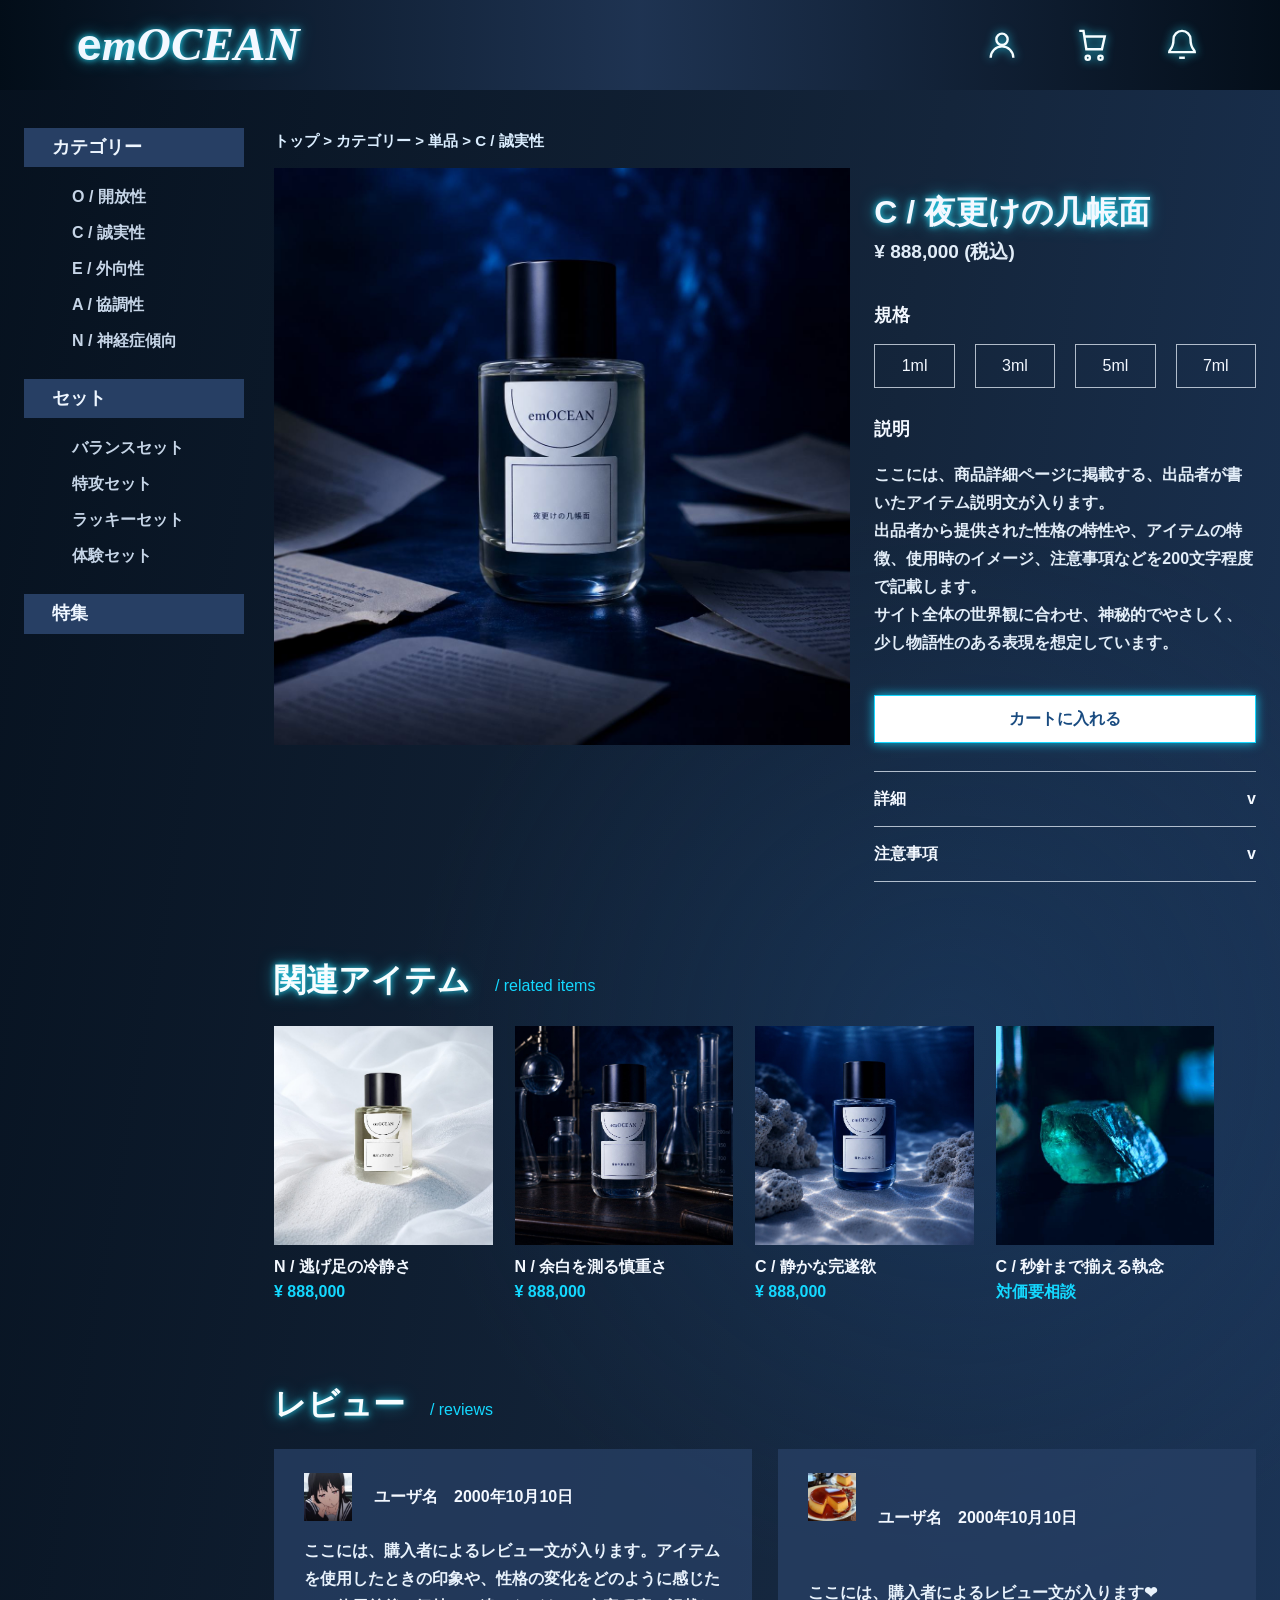
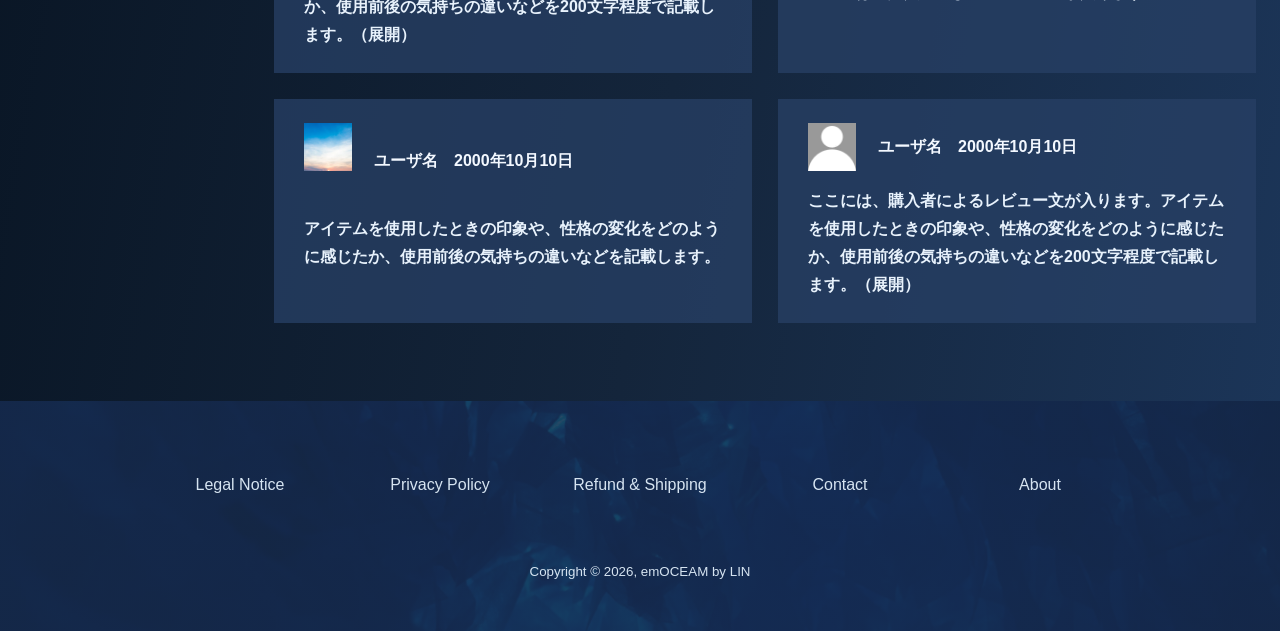
==== detail.html @ 64d1af9d "update" ====
<!DOCTYPE html>
<html lang="ja">
<head>
  <meta charset="UTF-8">
  <meta name="viewport" content="width=device-width, initial-scale=1.0">
  <title>C / 夜更けの几帳面 - emOCEAN</title>
  <link rel="stylesheet" href="css/style.css">
</head>
<body>
  <header class="site-header">
    <a class="brand" href="index.html" aria-label="emOCEAN home">em<span>OCEAN</span></a>
    <nav class="header-actions" aria-label="ユーザーメニュー">
      <a href="#" aria-label="Account"><svg viewBox="0 0 24 24" aria-hidden="true"><circle cx="12" cy="8" r="4"></circle><path d="M4 21a8 8 0 0 1 16 0"></path></svg></a>
      <a href="#" aria-label="Cart"><svg viewBox="0 0 24 24" aria-hidden="true"><path d="M6 6h15l-2 9H8L6 2H3"></path><circle cx="9" cy="21" r="1.5"></circle><circle cx="18" cy="21" r="1.5"></circle></svg></a>
      <a href="#" aria-label="Notification"><svg viewBox="0 0 24 24" aria-hidden="true"><path d="M18 8a6 6 0 0 0-12 0c0 7-3 7-3 9h18c0-2-3-2-3-9"></path><path d="M10 21h4"></path></svg></a>
    </nav>
  </header>

  <div class="main">
    <aside class="side-nav" aria-label="商品カテゴリー">
      <section><h2>カテゴリー</h2><a href="#">O / 開放性</a><a href="#">C / 誠実性</a><a href="#">E / 外向性</a><a href="#">A / 協調性</a><a href="#">N / 神経症傾向</a></section>
      <section><h2>セット</h2><a href="#">バランスセット</a><a href="#">特攻セット</a><a href="#">ラッキーセット</a><a href="#">体験セット</a></section>
      <section><h2>特集</h2></section>
    </aside>

    <main class="content">
      <nav class="breadcrumb" aria-label="パンくず"><a href="index.html">トップ</a> &gt; カテゴリー &gt; 単品 &gt; C / 誠実性</nav>
      <section class="detail-layout">
        <img class="product-hero" src="images/asset-15-1254x1254-bb3f4d8fa5.jpeg" alt="夜更けの几帳面">
        <div class="product-info">
          <h1>C / 夜更けの几帳面</h1>
          <p class="price">¥ 888,000 (税込)</p>
          <h2>規格</h2>
          <div class="size-options"><button>1ml</button><button>3ml</button><button>5ml</button><button>7ml</button></div>
          <h2>説明</h2>
          <p>ここには、商品詳細ページに掲載する、出品者が書いたアイテム説明文が入ります。<br>出品者から提供された性格の特性や、アイテムの特徴、使用時のイメージ、注意事項などを200文字程度で記載します。<br>サイト全体の世界観に合わせ、神秘的でやさしく、少し物語性のある表現を想定しています。</p>
          <button class="cart-button">カートに入れる</button>
          <details><summary>詳細</summary><p>瓶の内部に封じられた性格の雫を、静かな夜に一滴ずつなじませてください。</p></details>
          <details><summary>注意事項</summary><p>効果には個人差があります。大切な予定の直前は少量からお試しください。</p></details>
        </div>
      </section>

      <section class="section-block">
        <h2 class="section-title">関連アイテム <span>/ related items</span></h2>
        <div class="product-grid related-grid">
          <a class="product-card" href="#"><img src="images/asset-10-1254x1254-411e2dceed.jpeg" alt="逃げ足の冷静さ"><strong>N / 逃げ足の冷静さ</strong><span>¥ 888,000</span></a>
          <a class="product-card" href="#"><img src="images/asset-28-1254x1254-db19d55f14.jpeg" alt="余白を測る慎重さ"><strong>N / 余白を測る慎重さ</strong><span>¥ 888,000</span></a>
          <a class="product-card" href="#"><img src="images/asset-32-1254x1254-81d168993a.jpeg" alt="静かな完遂欲"><strong>C / 静かな完遂欲</strong><span>¥ 888,000</span></a>
          <a class="product-card" href="detail-consultation.html"><img src="images/asset-16-585x750-ca77db90d1.jpeg" alt="秒針まで揃える執念"><strong>C / 秒針まで揃える執念</strong><span>対価要相談</span></a>
        </div>
      </section>

      <section class="section-block">
        <h2 class="section-title">レビュー <span>/ reviews</span></h2>
        <div class="review-grid">
          <article class="review-card"><img src="images/asset-27-543x543-a7363f1787.jpeg" alt=""><h3>ユーザ名　2000年10月10日</h3><p>ここには、購入者によるレビュー文が入ります。アイテムを使用したときの印象や、性格の変化をどのように感じたか、使用前後の気持ちの違いなどを200文字程度で記載します。（展開）</p></article>
          <article class="review-card"><img src="images/asset-26-236x236-91fac9f70b.jpeg" alt=""><h3>ユーザ名　2000年10月10日</h3><p>ここには、購入者によるレビュー文が入ります❤</p></article>
          <article class="review-card"><img src="images/asset-25-740x494-f6bdcb34c8.jpeg" alt=""><h3>ユーザ名　2000年10月10日</h3><p>アイテムを使用したときの印象や、性格の変化をどのように感じたか、使用前後の気持ちの違いなどを記載します。</p></article>
          <article class="review-card"><img src="images/asset-24-800x800-6ed9821278.jpeg" alt=""><h3>ユーザ名　2000年10月10日</h3><p>ここには、購入者によるレビュー文が入ります。アイテムを使用したときの印象や、性格の変化をどのように感じたか、使用前後の気持ちの違いなどを200文字程度で記載します。（展開）</p></article>
        </div>
      </section>
    </main>
  </div>

  <footer class="site-footer">
    <nav aria-label="フッター"><a href="#">Legal Notice</a><a href="#">Privacy Policy</a><a href="#">Refund &amp; Shipping</a><a href="#">Contact</a><a href="#">About</a></nav>
    <small>Copyright © 2026, emOCEAM by LIN</small>
  </footer>
</body>
</html>
---- css/style.css ----
:root {
  --bg: #061323;
  --panel: #0b1d33;
  --panel-soft: #1d3558;
  --text: #f3f8ff;
  --muted: #c6d5e7;
  --accent: #14d8ff;
  --line: rgba(238, 246, 255, 0.72);
  --glow: 0 0 6px rgba(40, 227, 255, 0.9), 0 0 16px rgba(40, 227, 255, 0.6);
  --max: 1290px;
}

* {
  box-sizing: border-box;
}

html {
  background: var(--bg);
}

body {
  margin: 0;
  color: var(--text);
  background:
    radial-gradient(circle at 74% 47%, rgba(29, 71, 121, 0.36), transparent 34rem),
    linear-gradient(100deg, #06111e 0%, #14253b 58%, #1c365a 100%);
  font-family: "Hiragino Kaku Gothic ProN", "Yu Gothic", "Meiryo", sans-serif;
  font-size: 16px;
  line-height: 1.75;
}

a {
  color: inherit;
  text-decoration: none;
}

img {
  display: block;
  width: 100%;
}

.site-header {
  height: 90px;
  display: flex;
  align-items: center;
  justify-content: space-between;
  padding: 0 clamp(24px, 6vw, 90px);
  background: linear-gradient(90deg, rgba(2, 13, 24, 0.96), rgba(31, 52, 83, 0.96), rgba(3, 13, 24, 0.96));
}

.brand,
.hero-logo {
  font-family: Georgia, "Times New Roman", serif;
  font-style: italic;
  font-weight: 700;
  letter-spacing: 0;
  text-shadow: var(--glow);
}

.brand {
  font-size: clamp(30px, 4vw, 45px);
  line-height: 1;
}

.brand::first-letter,
.hero-logo::first-letter {
  font-family: Arial, sans-serif;
  font-style: normal;
}

.brand span,
.hero-logo span {
  font-size: 1.05em;
}

.header-actions {
  display: flex;
  align-items: center;
  gap: clamp(22px, 4vw, 48px);
}

.header-actions a {
  display: grid;
  place-items: center;
  width: 42px;
  height: 42px;
}

.header-actions svg {
  width: 34px;
  height: 34px;
  fill: none;
  stroke: #f5fdff;
  stroke-width: 1.7;
  filter: drop-shadow(0 0 5px rgba(39, 224, 255, 0.95));
}

.main {
  display: grid;
  grid-template-columns: 220px minmax(0, 1fr);
  gap: 30px;
  max-width: var(--max);
  margin: 0 auto;
  padding: 38px 24px 78px;
}

.side-nav {
  color: #eef6ff;
}

.side-nav section + section {
  margin-top: 20px;
}

.side-nav h2 {
  margin: 0 0 12px;
  padding: 7px 28px;
  background: #273f64;
  font-size: 18px;
  line-height: 1.4;
}

.side-nav a {
  display: block;
  padding: 4px 0 4px 48px;
  color: var(--muted);
  font-weight: 700;
}

.content {
  min-width: 0;
}

.hero {
  min-height: 570px;
  display: grid;
  place-items: center;
  background: linear-gradient(rgba(3, 13, 30, 0.08), rgba(3, 13, 30, 0.18)), url("../images/asset-11-3936x2624-09a140c50d.jpeg") center / cover;
}

.hero-copy {
  text-align: center;
}

.hero-logo {
  margin: 0 0 26px;
  font-size: clamp(64px, 9vw, 118px);
  line-height: 0.9;
}

.hero-copy p:last-child {
  margin: 0;
  font-weight: 700;
  letter-spacing: 0.08em;
}

.section-block {
  margin-top: 78px;
}

.section-title {
  margin: 0 0 24px;
  color: #f7fdff;
  font-size: clamp(24px, 3vw, 32px);
  line-height: 1.3;
  text-shadow: var(--glow);
}

.section-title span {
  margin-left: 16px;
  color: var(--accent);
  font-size: 16px;
  font-weight: 500;
  text-shadow: none;
}

.product-grid {
  display: grid;
  gap: 22px;
}

.new-items {
  grid-template-columns: repeat(5, minmax(0, 1fr));
}

.related-grid {
  grid-template-columns: repeat(4, minmax(0, 1fr));
  max-width: 940px;
}

.single-related {
  grid-template-columns: minmax(180px, 220px);
}

.product-card {
  display: block;
  min-width: 0;
  font-weight: 700;
}

.product-card img {
  aspect-ratio: 1 / 1;
  object-fit: cover;
  margin-bottom: 10px;
}

.product-card strong {
  display: block;
  overflow-wrap: anywhere;
  line-height: 1.45;
}

.product-card span,
.price,
.consultation {
  color: var(--accent);
  font-weight: 800;
}

.about-panel {
  display: grid;
  grid-template-columns: minmax(0, 2.1fr) minmax(260px, 0.9fr);
  gap: 26px;
  align-items: start;
}

.about-panel img {
  height: 300px;
  object-fit: cover;
}

.about-panel h3 {
  margin: 0 0 22px;
  font-size: 24px;
  line-height: 1.4;
}

.about-panel p {
  margin: 0 0 18px;
  color: var(--muted);
}

.category-grid {
  display: grid;
  grid-template-columns: repeat(3, minmax(0, 1fr));
  gap: 44px;
}

.category-grid img {
  aspect-ratio: 1.63 / 1;
  object-fit: cover;
  margin-bottom: 14px;
}

.category-grid h3 {
  margin: 0 0 12px;
  font-size: 21px;
}

.category-grid p {
  margin: 0;
  color: var(--muted);
  font-weight: 700;
}

.breadcrumb {
  margin: 0 0 14px;
  color: #dbeeff;
  font-size: 15px;
  font-weight: 700;
}

.detail-layout {
  display: grid;
  grid-template-columns: minmax(0, 1.48fr) minmax(360px, 0.98fr);
  gap: 24px;
  align-items: start;
}

.product-hero {
  aspect-ratio: 1 / 1;
  object-fit: cover;
}

.product-info {
  padding: 24px 0 0;
}

.product-info h1 {
  margin: 0 0 2px;
  font-size: clamp(25px, 3vw, 32px);
  line-height: 1.28;
  text-shadow: var(--glow);
}

.price {
  margin: 0 0 32px;
  font-size: 19px;
}

.product-info h2 {
  margin: 26px 0 12px;
  font-size: 18px;
}

.product-info p {
  color: #e2edf8;
  font-weight: 700;
}

.size-options {
  display: grid;
  grid-template-columns: repeat(4, 1fr);
  gap: 20px;
}

button {
  font: inherit;
}

.size-options button {
  height: 44px;
  color: var(--text);
  background: transparent;
  border: 1px solid var(--line);
}

.cart-button {
  width: 100%;
  height: 48px;
  margin: 22px 0 28px;
  color: #194b80;
  background: #fff;
  border: 1px solid var(--accent);
  box-shadow: 0 0 10px rgba(20, 216, 255, 0.86);
  font-weight: 800;
}

details {
  border-top: 1px solid var(--line);
  font-weight: 800;
}

details:last-child {
  border-bottom: 1px solid var(--line);
}

summary {
  display: flex;
  justify-content: space-between;
  padding: 13px 0;
  cursor: pointer;
  list-style: none;
}

summary::-webkit-details-marker {
  display: none;
}

summary::after {
  content: "v";
}

details p {
  margin: 0 0 14px;
  color: var(--muted);
  font-size: 14px;
}

.review-grid {
  display: grid;
  grid-template-columns: repeat(2, minmax(0, 1fr));
  gap: 26px;
}

.review-card {
  min-height: 170px;
  padding: 24px 30px;
  background: rgba(39, 63, 100, 0.78);
  display: grid;
  grid-template-columns: 48px 1fr;
  gap: 16px 22px;
}

.review-card img {
  width: 48px;
  height: 48px;
  object-fit: cover;
}

.review-card h3 {
  align-self: center;
  margin: 0;
  font-size: 16px;
}

.review-card p {
  grid-column: 1 / -1;
  margin: 0;
  color: #e8f2fc;
  font-weight: 700;
}

.empty-state {
  color: #eef6ff;
  font-weight: 700;
}

.content-tall {
  min-height: 1670px;
}

.site-footer {
  min-height: 220px;
  padding: 70px 24px 46px;
  background:
    linear-gradient(rgba(23, 44, 76, 0.86), rgba(23, 44, 76, 0.86)),
    url("../images/asset-11-3936x2624-09a140c50d.jpeg") center 42% / cover;
  text-align: center;
}

.site-footer nav {
  max-width: 980px;
  margin: 0 auto 58px;
  display: grid;
  grid-template-columns: repeat(5, 1fr);
  gap: 20px;
}

.site-footer a,
.site-footer small {
  color: #d6e4f1;
}

@media (max-width: 980px) {
  .site-header {
    height: auto;
    min-height: 78px;
  }

  .main {
    grid-template-columns: 1fr;
    padding-top: 24px;
  }

  .side-nav {
    display: grid;
    grid-template-columns: repeat(3, 1fr);
    gap: 12px;
  }

  .side-nav section + section {
    margin-top: 0;
  }

  .side-nav h2 {
    padding-inline: 16px;
  }

  .side-nav a {
    padding-left: 16px;
  }

  .hero {
    min-height: 420px;
  }

  .new-items,
  .category-grid {
    grid-template-columns: repeat(2, minmax(0, 1fr));
  }

  .about-panel,
  .detail-layout {
    grid-template-columns: 1fr;
  }

  .product-info {
    padding-top: 0;
  }
}

@media (max-width: 640px) {
  body {
    font-size: 14px;
  }

  .site-header {
    padding: 18px;
    gap: 18px;
  }

  .header-actions {
    gap: 8px;
  }

  .header-actions a {
    width: 34px;
    height: 34px;
  }

  .header-actions svg {
    width: 26px;
    height: 26px;
  }

  .main {
    padding-inline: 16px;
  }

  .side-nav {
    grid-template-columns: 1fr;
  }

  .hero {
    min-height: 340px;
  }

  .section-block {
    margin-top: 54px;
  }

  .section-title span {
    display: block;
    margin: 4px 0 0;
  }

  .new-items,
  .related-grid,
  .category-grid,
  .review-grid {
    grid-template-columns: 1fr;
  }

  .about-panel img {
    height: 210px;
  }

  .detail-layout {
    gap: 18px;
  }

  .size-options {
    grid-template-columns: repeat(2, 1fr);
  }

  .review-card {
    padding: 20px;
  }

  .site-footer nav {
    grid-template-columns: 1fr;
    margin-bottom: 34px;
  }
}
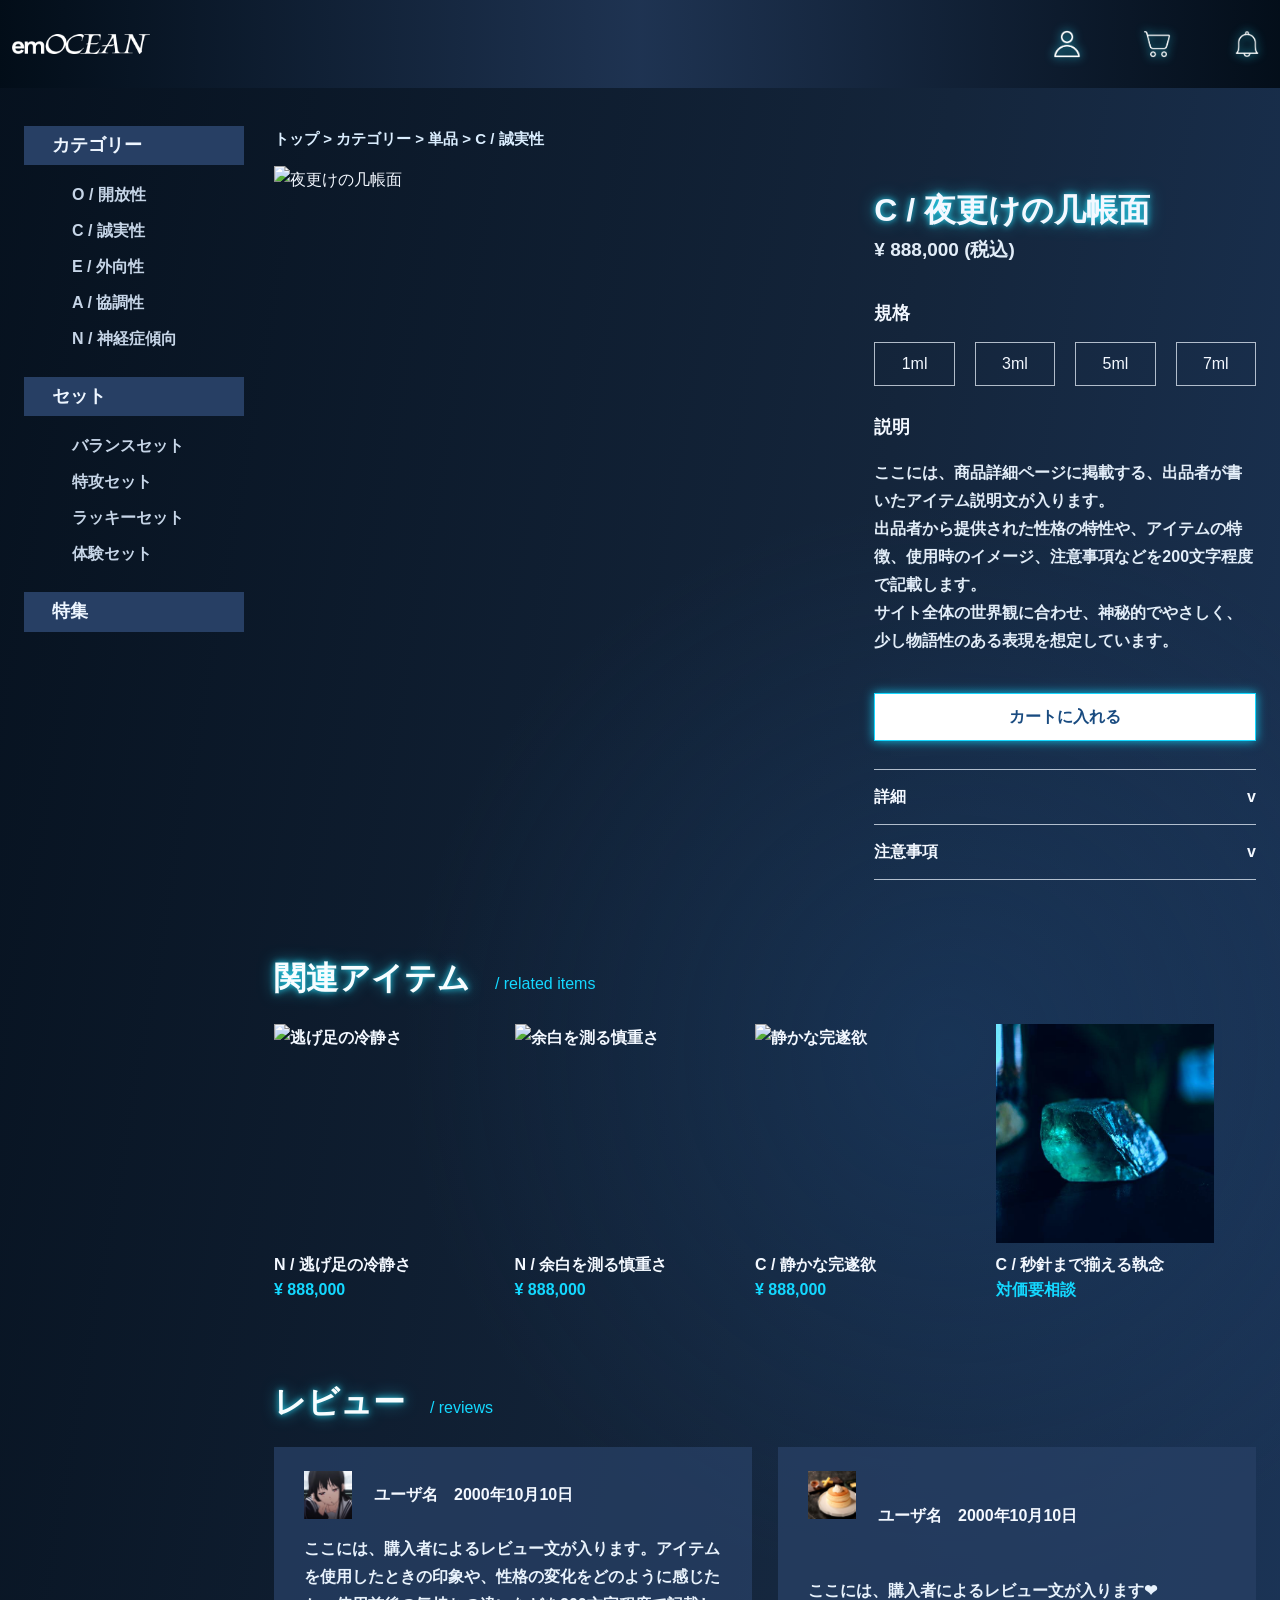
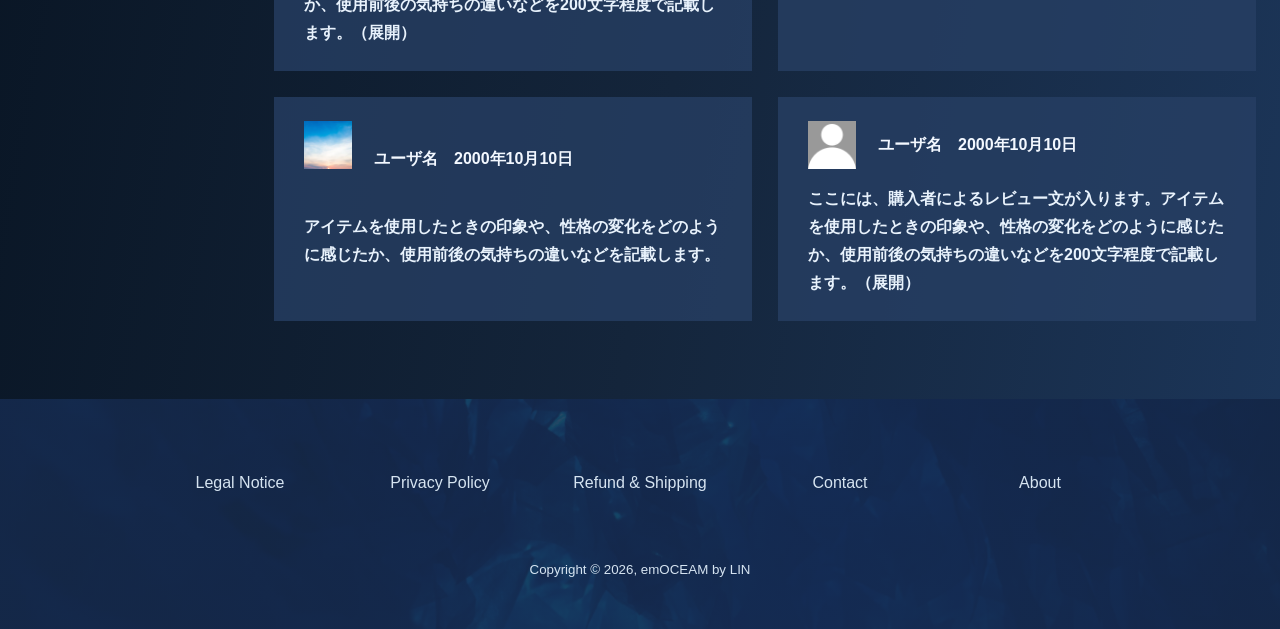
==== commit 6ebefd30: "update" ====
--- a/detail.html
+++ b/detail.html
@@ -7,64 +7,64 @@
   <link rel="stylesheet" href="css/style.css">
 </head>
 <body>
-  <header class="site-header">
-    <a class="brand" href="index.html" aria-label="emOCEAN home">em<span>OCEAN</span></a>
-    <nav class="header-actions" aria-label="ユーザーメニュー">
-      <a href="#" aria-label="Account"><svg viewBox="0 0 24 24" aria-hidden="true"><circle cx="12" cy="8" r="4"></circle><path d="M4 21a8 8 0 0 1 16 0"></path></svg></a>
-      <a href="#" aria-label="Cart"><svg viewBox="0 0 24 24" aria-hidden="true"><path d="M6 6h15l-2 9H8L6 2H3"></path><circle cx="9" cy="21" r="1.5"></circle><circle cx="18" cy="21" r="1.5"></circle></svg></a>
-      <a href="#" aria-label="Notification"><svg viewBox="0 0 24 24" aria-hidden="true"><path d="M18 8a6 6 0 0 0-12 0c0 7-3 7-3 9h18c0-2-3-2-3-9"></path><path d="M10 21h4"></path></svg></a>
+  <header class="header">
+    <a class="header__brand" href="index.html" aria-label="emOCEAN home"><img src="images/logo.png" alt="emOCEAN"></a>
+    <nav class="header__actions" aria-label="ユーザーメニュー">
+      <a href="#" aria-label="Account"><img src="images/header__icon-user.png" alt=""></a>
+      <a href="#" aria-label="Cart"><img src="images/header__icon-cart.png" alt=""></a>
+      <a href="#" aria-label="Notification"><img src="images/header__icon-bell.png" alt=""></a>
     </nav>
   </header>
 
-  <div class="main">
-    <aside class="side-nav" aria-label="商品カテゴリー">
+  <div class="page-layout">
+    <aside class="sidebar" aria-label="商品カテゴリー">
       <section><h2>カテゴリー</h2><a href="#">O / 開放性</a><a href="#">C / 誠実性</a><a href="#">E / 外向性</a><a href="#">A / 協調性</a><a href="#">N / 神経症傾向</a></section>
       <section><h2>セット</h2><a href="#">バランスセット</a><a href="#">特攻セット</a><a href="#">ラッキーセット</a><a href="#">体験セット</a></section>
       <section><h2>特集</h2></section>
     </aside>
 
-    <main class="content">
+    <main class="page-layout__content">
       <nav class="breadcrumb" aria-label="パンくず"><a href="index.html">トップ</a> &gt; カテゴリー &gt; 単品 &gt; C / 誠実性</nav>
-      <section class="detail-layout">
-        <img class="product-hero" src="images/asset-15-1254x1254-bb3f4d8fa5.jpeg" alt="夜更けの几帳面">
-        <div class="product-info">
+      <section class="product-detail">
+        <img class="product-detail__image" src="images/item-kjichoumen.jpeg" alt="夜更けの几帳面">
+        <div class="product-detail__info">
           <h1>C / 夜更けの几帳面</h1>
-          <p class="price">¥ 888,000 (税込)</p>
+          <p class="product-detail__price">¥ 888,000 (税込)</p>
           <h2>規格</h2>
-          <div class="size-options"><button>1ml</button><button>3ml</button><button>5ml</button><button>7ml</button></div>
+          <div class="product-detail__sizes"><button>1ml</button><button>3ml</button><button>5ml</button><button>7ml</button></div>
           <h2>説明</h2>
           <p>ここには、商品詳細ページに掲載する、出品者が書いたアイテム説明文が入ります。<br>出品者から提供された性格の特性や、アイテムの特徴、使用時のイメージ、注意事項などを200文字程度で記載します。<br>サイト全体の世界観に合わせ、神秘的でやさしく、少し物語性のある表現を想定しています。</p>
-          <button class="cart-button">カートに入れる</button>
+          <button class="product-detail__cart-button">カートに入れる</button>
           <details><summary>詳細</summary><p>瓶の内部に封じられた性格の雫を、静かな夜に一滴ずつなじませてください。</p></details>
           <details><summary>注意事項</summary><p>効果には個人差があります。大切な予定の直前は少量からお試しください。</p></details>
         </div>
       </section>
 
-      <section class="section-block">
-        <h2 class="section-title">関連アイテム <span>/ related items</span></h2>
-        <div class="product-grid related-grid">
-          <a class="product-card" href="#"><img src="images/asset-10-1254x1254-411e2dceed.jpeg" alt="逃げ足の冷静さ"><strong>N / 逃げ足の冷静さ</strong><span>¥ 888,000</span></a>
-          <a class="product-card" href="#"><img src="images/asset-28-1254x1254-db19d55f14.jpeg" alt="余白を測る慎重さ"><strong>N / 余白を測る慎重さ</strong><span>¥ 888,000</span></a>
-          <a class="product-card" href="#"><img src="images/asset-32-1254x1254-81d168993a.jpeg" alt="静かな完遂欲"><strong>C / 静かな完遂欲</strong><span>¥ 888,000</span></a>
-          <a class="product-card" href="detail-consultation.html"><img src="images/asset-16-585x750-ca77db90d1.jpeg" alt="秒針まで揃える執念"><strong>C / 秒針まで揃える執念</strong><span>対価要相談</span></a>
+      <section class="section">
+        <h2 class="section__title">関連アイテム <span>/ related items</span></h2>
+        <div class="product-list product-list--related">
+          <a class="product-card" href="#"><img src="images/item-reisei.jpeg" alt="逃げ足の冷静さ"><strong>N / 逃げ足の冷静さ</strong><span>¥ 888,000</span></a>
+          <a class="product-card" href="#"><img src="images/item-shincho.jpeg" alt="余白を測る慎重さ"><strong>N / 余白を測る慎重さ</strong><span>¥ 888,000</span></a>
+          <a class="product-card" href="#"><img src="images/item-kansuiyoku.jpeg" alt="静かな完遂欲"><strong>C / 静かな完遂欲</strong><span>¥ 888,000</span></a>
+          <a class="product-card" href="detail.html"><img src="images/asset-16-585x750-ca77db90d1.jpeg" alt="秒針まで揃える執念"><strong>C / 秒針まで揃える執念</strong><span>対価要相談</span></a>
         </div>
       </section>
 
-      <section class="section-block">
-        <h2 class="section-title">レビュー <span>/ reviews</span></h2>
-        <div class="review-grid">
-          <article class="review-card"><img src="images/asset-27-543x543-a7363f1787.jpeg" alt=""><h3>ユーザ名　2000年10月10日</h3><p>ここには、購入者によるレビュー文が入ります。アイテムを使用したときの印象や、性格の変化をどのように感じたか、使用前後の気持ちの違いなどを200文字程度で記載します。（展開）</p></article>
-          <article class="review-card"><img src="images/asset-26-236x236-91fac9f70b.jpeg" alt=""><h3>ユーザ名　2000年10月10日</h3><p>ここには、購入者によるレビュー文が入ります❤</p></article>
-          <article class="review-card"><img src="images/asset-25-740x494-f6bdcb34c8.jpeg" alt=""><h3>ユーザ名　2000年10月10日</h3><p>アイテムを使用したときの印象や、性格の変化をどのように感じたか、使用前後の気持ちの違いなどを記載します。</p></article>
-          <article class="review-card"><img src="images/asset-24-800x800-6ed9821278.jpeg" alt=""><h3>ユーザ名　2000年10月10日</h3><p>ここには、購入者によるレビュー文が入ります。アイテムを使用したときの印象や、性格の変化をどのように感じたか、使用前後の気持ちの違いなどを200文字程度で記載します。（展開）</p></article>
+      <section class="section">
+        <h2 class="section__title">レビュー <span>/ reviews</span></h2>
+        <div class="review-list">
+          <article class="review-card"><img src="images/user-icon-1.jpeg" alt=""><h3>ユーザ名　2000年10月10日</h3><p>ここには、購入者によるレビュー文が入ります。アイテムを使用したときの印象や、性格の変化をどのように感じたか、使用前後の気持ちの違いなどを200文字程度で記載します。（展開）</p></article>
+          <article class="review-card"><img src="images/user-icon-2.jpeg" alt=""><h3>ユーザ名　2000年10月10日</h3><p>ここには、購入者によるレビュー文が入ります❤</p></article>
+          <article class="review-card"><img src="images/user-icon-3.jpeg" alt=""><h3>ユーザ名　2000年10月10日</h3><p>アイテムを使用したときの印象や、性格の変化をどのように感じたか、使用前後の気持ちの違いなどを記載します。</p></article>
+          <article class="review-card"><img src="images/user-icon-default.jpeg" alt=""><h3>ユーザ名　2000年10月10日</h3><p>ここには、購入者によるレビュー文が入ります。アイテムを使用したときの印象や、性格の変化をどのように感じたか、使用前後の気持ちの違いなどを200文字程度で記載します。（展開）</p></article>
         </div>
       </section>
     </main>
   </div>
 
-  <footer class="site-footer">
-    <nav aria-label="フッター"><a href="#">Legal Notice</a><a href="#">Privacy Policy</a><a href="#">Refund &amp; Shipping</a><a href="#">Contact</a><a href="#">About</a></nav>
-    <small>Copyright © 2026, emOCEAM by LIN</small>
+  <footer class="footer">
+    <nav class="footer__nav" aria-label="フッター"><a href="#">Legal Notice</a><a href="#">Privacy Policy</a><a href="#">Refund &amp; Shipping</a><a href="#">Contact</a><a href="#">About</a></nav>
+    <small class="footer__copyright">Copyright © 2026, emOCEAM by LIN</small>
   </footer>
 </body>
 </html>
--- a/css/style.css
+++ b/css/style.css
@@ -39,63 +39,55 @@
   width: 100%;
 }
 
-.site-header {
-  height: 90px;
+.header {
+  height: 88px;
   display: flex;
   align-items: center;
   justify-content: space-between;
-  padding: 0 clamp(24px, 6vw, 90px);
+  padding: 12px;
   background: linear-gradient(90deg, rgba(2, 13, 24, 0.96), rgba(31, 52, 83, 0.96), rgba(3, 13, 24, 0.96));
 }
-
-.brand,
-.hero-logo {
-  font-family: Georgia, "Times New Roman", serif;
-  font-style: italic;
-  font-weight: 700;
-  letter-spacing: 0;
-  text-shadow: var(--glow);
-}
-
-.brand {
-  font-size: clamp(30px, 4vw, 45px);
-  line-height: 1;
-}
-
-.brand::first-letter,
-.hero-logo::first-letter {
+.header__brand {
+  height: 20px;
+}
+
+.header__brand img {
+  width: auto;
+  height: 100%;
+}
+
+.header__brand::first-letter,
+.hero__logo::first-letter {
   font-family: Arial, sans-serif;
   font-style: normal;
 }
 
-.brand span,
-.hero-logo span {
+.header__brand span,
+.hero__logo span {
   font-size: 1.05em;
 }
 
-.header-actions {
+.header__actions {
   display: flex;
   align-items: center;
   gap: clamp(22px, 4vw, 48px);
 }
 
-.header-actions a {
+.header__actions a {
   display: grid;
   place-items: center;
   width: 42px;
   height: 42px;
 }
 
-.header-actions svg {
+.header__actions img {
   width: 34px;
   height: 34px;
-  fill: none;
-  stroke: #f5fdff;
-  stroke-width: 1.7;
+  object-fit: contain;
   filter: drop-shadow(0 0 5px rgba(39, 224, 255, 0.95));
 }
 
-.main {
+.page-layout {
   display: grid;
   grid-template-columns: 220px minmax(0, 1fr);
   gap: 30px;
@@ -104,15 +96,15 @@
   padding: 38px 24px 78px;
 }
 
-.side-nav {
+.sidebar {
   color: #eef6ff;
 }
 
-.side-nav section + section {
+.sidebar section + section {
   margin-top: 20px;
 }
 
-.side-nav h2 {
+.sidebar h2 {
   margin: 0 0 12px;
   padding: 7px 28px;
   background: #273f64;
@@ -120,14 +112,14 @@
   line-height: 1.4;
 }
 
-.side-nav a {
+.sidebar a {
   display: block;
   padding: 4px 0 4px 48px;
   color: var(--muted);
   font-weight: 700;
 }
 
-.content {
+.page-layout__content {
   min-width: 0;
 }
 
@@ -138,27 +130,27 @@
   background: linear-gradient(rgba(3, 13, 30, 0.08), rgba(3, 13, 30, 0.18)), url("../images/asset-11-3936x2624-09a140c50d.jpeg") center / cover;
 }
 
-.hero-copy {
+.hero__copy {
   text-align: center;
 }
 
-.hero-logo {
+.hero__logo {
   margin: 0 0 26px;
   font-size: clamp(64px, 9vw, 118px);
   line-height: 0.9;
 }
 
-.hero-copy p:last-child {
+.hero__copy p:last-child {
   margin: 0;
   font-weight: 700;
   letter-spacing: 0.08em;
 }
 
-.section-block {
+.section {
   margin-top: 78px;
 }
 
-.section-title {
+.section__title {
   margin: 0 0 24px;
   color: #f7fdff;
   font-size: clamp(24px, 3vw, 32px);
@@ -166,7 +158,7 @@
   text-shadow: var(--glow);
 }
 
-.section-title span {
+.section__title span {
   margin-left: 16px;
   color: var(--accent);
   font-size: 16px;
@@ -174,21 +166,21 @@
   text-shadow: none;
 }
 
-.product-grid {
+.product-list {
   display: grid;
   gap: 22px;
 }
 
-.new-items {
+.product-list--new {
   grid-template-columns: repeat(5, minmax(0, 1fr));
 }
 
-.related-grid {
+.product-list--related {
   grid-template-columns: repeat(4, minmax(0, 1fr));
   max-width: 940px;
 }
 
-.single-related {
+.product-list--single {
   grid-template-columns: minmax(180px, 220px);
 }
 
@@ -211,53 +203,53 @@
 }
 
 .product-card span,
-.price,
-.consultation {
+.product-detail__price,
+.product-card__consultation {
   color: var(--accent);
   font-weight: 800;
 }
 
-.about-panel {
+.about {
   display: grid;
   grid-template-columns: minmax(0, 2.1fr) minmax(260px, 0.9fr);
   gap: 26px;
   align-items: start;
 }
 
-.about-panel img {
+.about img {
   height: 300px;
   object-fit: cover;
 }
 
-.about-panel h3 {
+.about h3 {
   margin: 0 0 22px;
   font-size: 24px;
   line-height: 1.4;
 }
 
-.about-panel p {
+.about p {
   margin: 0 0 18px;
   color: var(--muted);
 }
 
-.category-grid {
+.category-list {
   display: grid;
   grid-template-columns: repeat(3, minmax(0, 1fr));
   gap: 44px;
 }
 
-.category-grid img {
+.category-list img {
   aspect-ratio: 1.63 / 1;
   object-fit: cover;
   margin-bottom: 14px;
 }
 
-.category-grid h3 {
+.category-list h3 {
   margin: 0 0 12px;
   font-size: 21px;
 }
 
-.category-grid p {
+.category-list p {
   margin: 0;
   color: var(--muted);
   font-weight: 700;
@@ -270,45 +262,45 @@
   font-weight: 700;
 }
 
-.detail-layout {
+.product-detail {
   display: grid;
   grid-template-columns: minmax(0, 1.48fr) minmax(360px, 0.98fr);
   gap: 24px;
   align-items: start;
 }
 
-.product-hero {
+.product-detail__image {
   aspect-ratio: 1 / 1;
   object-fit: cover;
 }
 
-.product-info {
+.product-detail__info {
   padding: 24px 0 0;
 }
 
-.product-info h1 {
+.product-detail__info h1 {
   margin: 0 0 2px;
   font-size: clamp(25px, 3vw, 32px);
   line-height: 1.28;
   text-shadow: var(--glow);
 }
 
-.price {
+.product-detail__price {
   margin: 0 0 32px;
   font-size: 19px;
 }
 
-.product-info h2 {
+.product-detail__info h2 {
   margin: 26px 0 12px;
   font-size: 18px;
 }
 
-.product-info p {
+.product-detail__info p {
   color: #e2edf8;
   font-weight: 700;
 }
 
-.size-options {
+.product-detail__sizes {
   display: grid;
   grid-template-columns: repeat(4, 1fr);
   gap: 20px;
@@ -318,14 +310,14 @@
   font: inherit;
 }
 
-.size-options button {
+.product-detail__sizes button {
   height: 44px;
   color: var(--text);
   background: transparent;
   border: 1px solid var(--line);
 }
 
-.cart-button {
+.product-detail__cart-button {
   width: 100%;
   height: 48px;
   margin: 22px 0 28px;
@@ -367,7 +359,7 @@
   font-size: 14px;
 }
 
-.review-grid {
+.review-list {
   display: grid;
   grid-template-columns: repeat(2, minmax(0, 1fr));
   gap: 26px;
@@ -406,11 +398,11 @@
   font-weight: 700;
 }
 
-.content-tall {
+.page-layout__content--tall {
   min-height: 1670px;
 }
 
-.site-footer {
+.footer {
   min-height: 220px;
   padding: 70px 24px 46px;
   background:
@@ -419,7 +411,7 @@
   text-align: center;
 }
 
-.site-footer nav {
+.footer__nav {
   max-width: 980px;
   margin: 0 auto 58px;
   display: grid;
@@ -427,37 +419,37 @@
   gap: 20px;
 }
 
-.site-footer a,
-.site-footer small {
+.footer a,
+.footer__copyright {
   color: #d6e4f1;
 }
 
 @media (max-width: 980px) {
-  .site-header {
+  .header {
     height: auto;
     min-height: 78px;
   }
 
-  .main {
+  .page-layout {
     grid-template-columns: 1fr;
     padding-top: 24px;
   }
 
-  .side-nav {
+  .sidebar {
     display: grid;
     grid-template-columns: repeat(3, 1fr);
     gap: 12px;
   }
 
-  .side-nav section + section {
+  .sidebar section + section {
     margin-top: 0;
   }
 
-  .side-nav h2 {
+  .sidebar h2 {
     padding-inline: 16px;
   }
 
-  .side-nav a {
+  .sidebar a {
     padding-left: 16px;
   }
 
@@ -465,17 +457,17 @@
     min-height: 420px;
   }
 
-  .new-items,
-  .category-grid {
+  .product-list--new,
+  .category-list {
     grid-template-columns: repeat(2, minmax(0, 1fr));
   }
 
-  .about-panel,
-  .detail-layout {
+  .about,
+  .product-detail {
     grid-template-columns: 1fr;
   }
 
-  .product-info {
+  .product-detail__info {
     padding-top: 0;
   }
 }
@@ -485,30 +477,34 @@
     font-size: 14px;
   }
 
-  .site-header {
+  .header {
     padding: 18px;
     gap: 18px;
   }
 
-  .header-actions {
+  .header__brand img {
+    height: 42px;
+  }
+
+  .header__actions {
     gap: 8px;
   }
 
-  .header-actions a {
+  .header__actions a {
     width: 34px;
     height: 34px;
   }
 
-  .header-actions svg {
+  .header__actions img {
     width: 26px;
     height: 26px;
   }
 
-  .main {
+  .page-layout {
     padding-inline: 16px;
   }
 
-  .side-nav {
+  .sidebar {
     grid-template-columns: 1fr;
   }
 
@@ -516,31 +512,31 @@
     min-height: 340px;
   }
 
-  .section-block {
+  .section {
     margin-top: 54px;
   }
 
-  .section-title span {
+  .section__title span {
     display: block;
     margin: 4px 0 0;
   }
 
-  .new-items,
-  .related-grid,
-  .category-grid,
-  .review-grid {
+  .product-list--new,
+  .product-list--related,
+  .category-list,
+  .review-list {
     grid-template-columns: 1fr;
   }
 
-  .about-panel img {
+  .about img {
     height: 210px;
   }
 
-  .detail-layout {
+  .product-detail {
     gap: 18px;
   }
 
-  .size-options {
+  .product-detail__sizes {
     grid-template-columns: repeat(2, 1fr);
   }
 
@@ -548,7 +544,7 @@
     padding: 20px;
   }
 
-  .site-footer nav {
+  .footer__nav {
     grid-template-columns: 1fr;
     margin-bottom: 34px;
   }
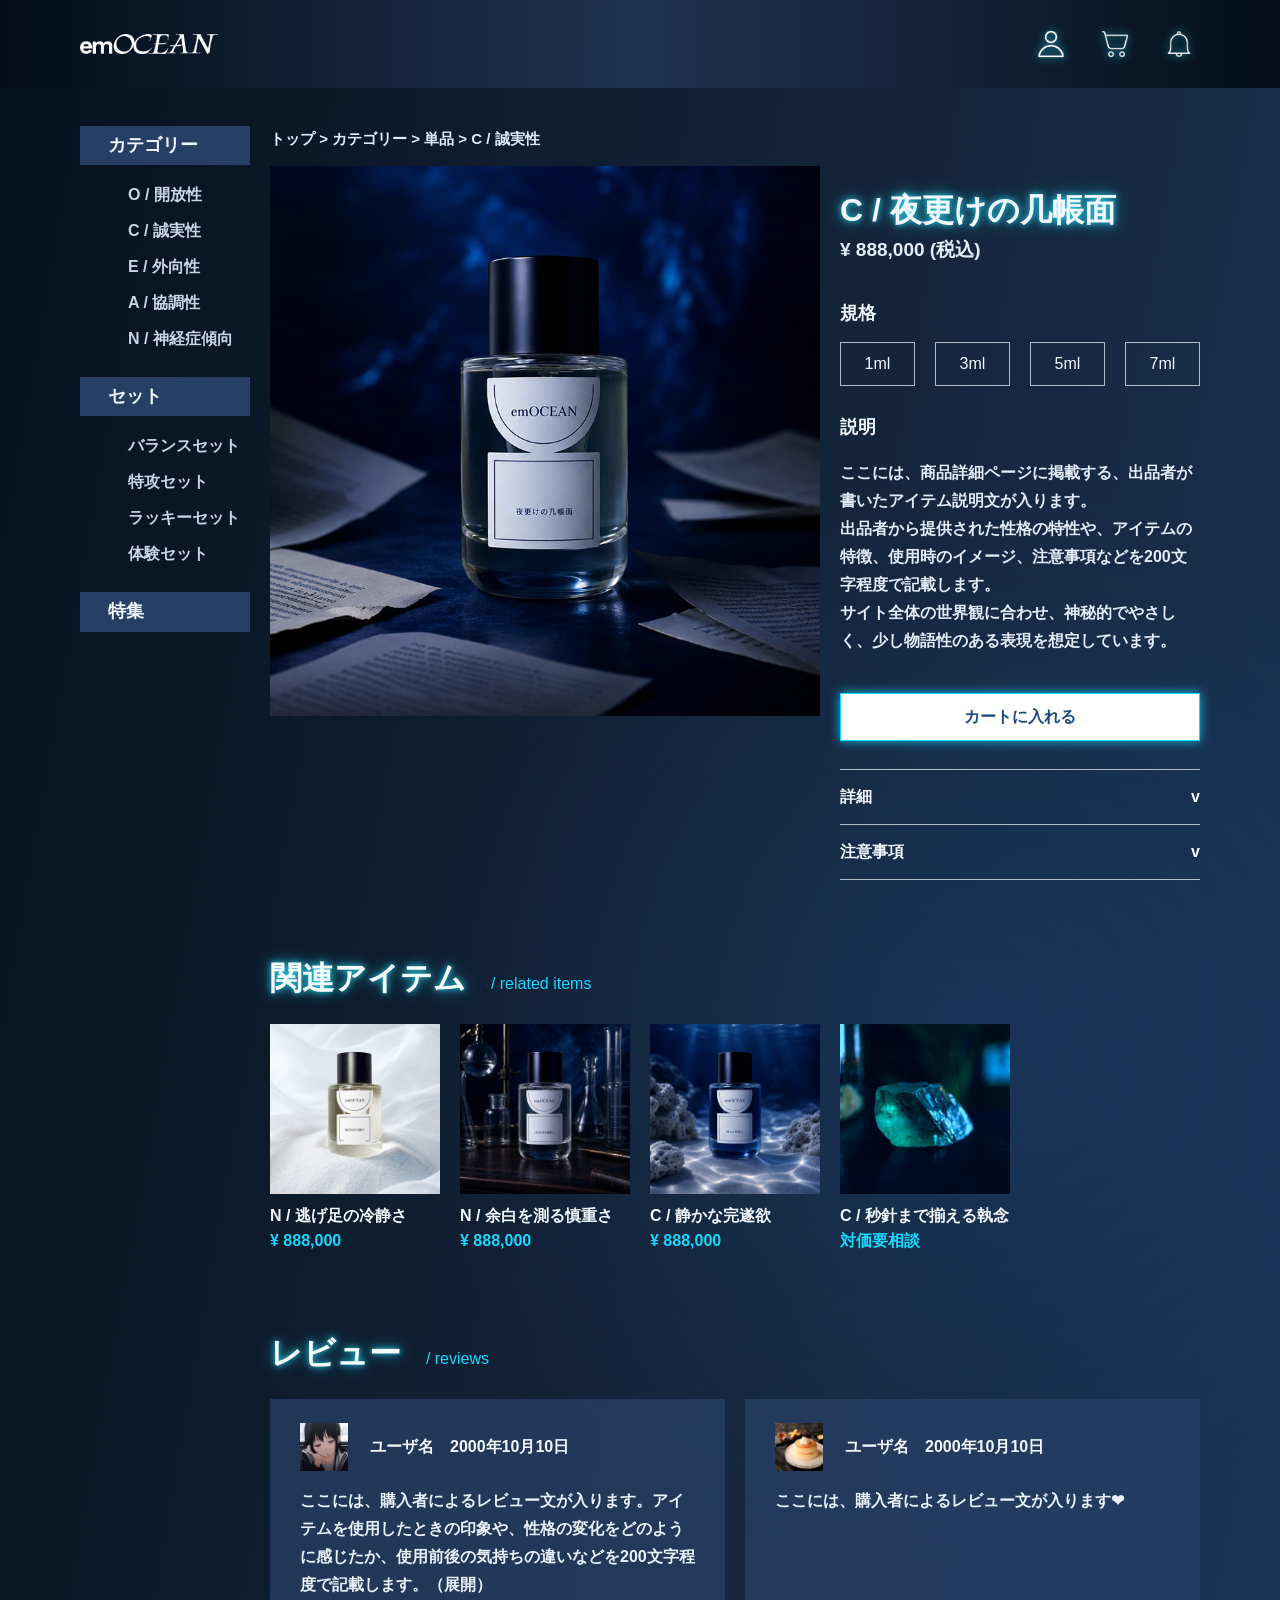
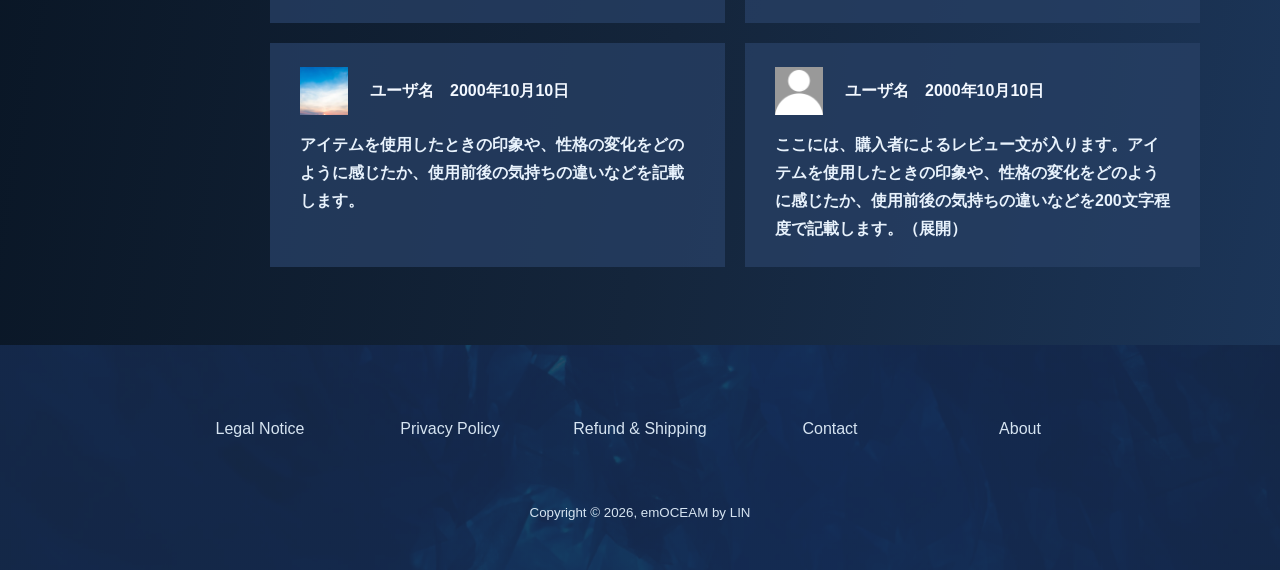
==== commit 7fb4752b: "mofidy: grid" ====
--- a/detail.html
+++ b/detail.html
@@ -1,70 +1,114 @@
 <!DOCTYPE html>
 <html lang="ja">
+
 <head>
   <meta charset="UTF-8">
   <meta name="viewport" content="width=device-width, initial-scale=1.0">
   <title>C / 夜更けの几帳面 - emOCEAN</title>
   <link rel="stylesheet" href="css/style.css">
 </head>
+
 <body>
   <header class="header">
-    <a class="header__brand" href="index.html" aria-label="emOCEAN home"><img src="images/logo.png" alt="emOCEAN"></a>
+    <a class="header__brand" href="index.html" aria-label="emOCEAN home">
+      <img src="images/logo.png" alt="emOCEAN">
+    </a>
     <nav class="header__actions" aria-label="ユーザーメニュー">
-      <a href="#" aria-label="Account"><img src="images/header__icon-user.png" alt=""></a>
-      <a href="#" aria-label="Cart"><img src="images/header__icon-cart.png" alt=""></a>
-      <a href="#" aria-label="Notification"><img src="images/header__icon-bell.png" alt=""></a>
+      <a href="#" aria-label="Account">
+        <img src="images/header__icon-user.png" alt="">
+      </a>
+      <a href="#" aria-label="Cart">
+        <img src="images/header__icon-cart.png" alt="">
+      </a>
+      <a href="#" aria-label="Notification">
+        <img src="images/header__icon-bell.png" alt="">
+      </a>
     </nav>
   </header>
 
   <div class="page-layout">
     <aside class="sidebar" aria-label="商品カテゴリー">
-      <section><h2>カテゴリー</h2><a href="#">O / 開放性</a><a href="#">C / 誠実性</a><a href="#">E / 外向性</a><a href="#">A / 協調性</a><a href="#">N / 神経症傾向</a></section>
-      <section><h2>セット</h2><a href="#">バランスセット</a><a href="#">特攻セット</a><a href="#">ラッキーセット</a><a href="#">体験セット</a></section>
-      <section><h2>特集</h2></section>
+      <section>
+        <h2>カテゴリー</h2><a href="#">O / 開放性</a><a href="#">C / 誠実性</a><a href="#">E / 外向性</a><a href="#">A / 協調性</a><a
+          href="#">N / 神経症傾向</a>
+      </section>
+      <section>
+        <h2>セット</h2><a href="#">バランスセット</a><a href="#">特攻セット</a><a href="#">ラッキーセット</a><a href="#">体験セット</a>
+      </section>
+      <section>
+        <h2>特集</h2>
+      </section>
     </aside>
 
     <main class="page-layout__content">
       <nav class="breadcrumb" aria-label="パンくず"><a href="index.html">トップ</a> &gt; カテゴリー &gt; 単品 &gt; C / 誠実性</nav>
       <section class="product-detail">
-        <img class="product-detail__image" src="images/item-kjichoumen.jpeg" alt="夜更けの几帳面">
+        <img class="product-detail__image" src="images/item-kichoumen.jpg" alt="夜更けの几帳面">
         <div class="product-detail__info">
           <h1>C / 夜更けの几帳面</h1>
           <p class="product-detail__price">¥ 888,000 (税込)</p>
           <h2>規格</h2>
-          <div class="product-detail__sizes"><button>1ml</button><button>3ml</button><button>5ml</button><button>7ml</button></div>
+          <div class="product-detail__sizes">
+            <button>1ml</button><button>3ml</button><button>5ml</button><button>7ml</button></div>
           <h2>説明</h2>
-          <p>ここには、商品詳細ページに掲載する、出品者が書いたアイテム説明文が入ります。<br>出品者から提供された性格の特性や、アイテムの特徴、使用時のイメージ、注意事項などを200文字程度で記載します。<br>サイト全体の世界観に合わせ、神秘的でやさしく、少し物語性のある表現を想定しています。</p>
+          <p>
+            ここには、商品詳細ページに掲載する、出品者が書いたアイテム説明文が入ります。<br>出品者から提供された性格の特性や、アイテムの特徴、使用時のイメージ、注意事項などを200文字程度で記載します。<br>サイト全体の世界観に合わせ、神秘的でやさしく、少し物語性のある表現を想定しています。
+          </p>
           <button class="product-detail__cart-button">カートに入れる</button>
-          <details><summary>詳細</summary><p>瓶の内部に封じられた性格の雫を、静かな夜に一滴ずつなじませてください。</p></details>
-          <details><summary>注意事項</summary><p>効果には個人差があります。大切な予定の直前は少量からお試しください。</p></details>
+          <details>
+            <summary>詳細</summary>
+            <p>瓶の内部に封じられた性格の雫を、静かな夜に一滴ずつなじませてください。</p>
+          </details>
+          <details>
+            <summary>注意事項</summary>
+            <p>効果には個人差があります。大切な予定の直前は少量からお試しください。</p>
+          </details>
         </div>
       </section>
 
       <section class="section">
         <h2 class="section__title">関連アイテム <span>/ related items</span></h2>
         <div class="product-list product-list--related">
-          <a class="product-card" href="#"><img src="images/item-reisei.jpeg" alt="逃げ足の冷静さ"><strong>N / 逃げ足の冷静さ</strong><span>¥ 888,000</span></a>
-          <a class="product-card" href="#"><img src="images/item-shincho.jpeg" alt="余白を測る慎重さ"><strong>N / 余白を測る慎重さ</strong><span>¥ 888,000</span></a>
-          <a class="product-card" href="#"><img src="images/item-kansuiyoku.jpeg" alt="静かな完遂欲"><strong>C / 静かな完遂欲</strong><span>¥ 888,000</span></a>
-          <a class="product-card" href="detail.html"><img src="images/asset-16-585x750-ca77db90d1.jpeg" alt="秒針まで揃える執念"><strong>C / 秒針まで揃える執念</strong><span>対価要相談</span></a>
+          <a class="product-card" href="#"><img src="images/item-reisei.jpg" alt="逃げ足の冷静さ"><strong>N /
+              逃げ足の冷静さ</strong><span>¥ 888,000</span></a>
+          <a class="product-card" href="#"><img src="images/item-shincho.jpg" alt="余白を測る慎重さ"><strong>N /
+              余白を測る慎重さ</strong><span>¥ 888,000</span></a>
+          <a class="product-card" href="#"><img src="images/item-kansuiyoku.jpg" alt="静かな完遂欲"><strong>C /
+              静かな完遂欲</strong><span>¥ 888,000</span></a>
+          <a class="product-card" href="detail.html"><img src="images/item-shunen.jpg"
+              alt="秒針まで揃える執念"><strong>C / 秒針まで揃える執念</strong><span>対価要相談</span></a>
         </div>
       </section>
 
       <section class="section">
         <h2 class="section__title">レビュー <span>/ reviews</span></h2>
         <div class="review-list">
-          <article class="review-card"><img src="images/user-icon-1.jpeg" alt=""><h3>ユーザ名　2000年10月10日</h3><p>ここには、購入者によるレビュー文が入ります。アイテムを使用したときの印象や、性格の変化をどのように感じたか、使用前後の気持ちの違いなどを200文字程度で記載します。（展開）</p></article>
-          <article class="review-card"><img src="images/user-icon-2.jpeg" alt=""><h3>ユーザ名　2000年10月10日</h3><p>ここには、購入者によるレビュー文が入ります❤</p></article>
-          <article class="review-card"><img src="images/user-icon-3.jpeg" alt=""><h3>ユーザ名　2000年10月10日</h3><p>アイテムを使用したときの印象や、性格の変化をどのように感じたか、使用前後の気持ちの違いなどを記載します。</p></article>
-          <article class="review-card"><img src="images/user-icon-default.jpeg" alt=""><h3>ユーザ名　2000年10月10日</h3><p>ここには、購入者によるレビュー文が入ります。アイテムを使用したときの印象や、性格の変化をどのように感じたか、使用前後の気持ちの違いなどを200文字程度で記載します。（展開）</p></article>
+          <article class="review-card"><img src="images/user-icon-1.jpeg" alt="">
+            <h3>ユーザ名　2000年10月10日</h3>
+            <p>ここには、購入者によるレビュー文が入ります。アイテムを使用したときの印象や、性格の変化をどのように感じたか、使用前後の気持ちの違いなどを200文字程度で記載します。（展開）</p>
+          </article>
+          <article class="review-card"><img src="images/user-icon-2.jpeg" alt="">
+            <h3>ユーザ名　2000年10月10日</h3>
+            <p>ここには、購入者によるレビュー文が入ります❤</p>
+          </article>
+          <article class="review-card"><img src="images/user-icon-3.jpeg" alt="">
+            <h3>ユーザ名　2000年10月10日</h3>
+            <p>アイテムを使用したときの印象や、性格の変化をどのように感じたか、使用前後の気持ちの違いなどを記載します。</p>
+          </article>
+          <article class="review-card"><img src="images/user-icon-default.jpeg" alt="">
+            <h3>ユーザ名　2000年10月10日</h3>
+            <p>ここには、購入者によるレビュー文が入ります。アイテムを使用したときの印象や、性格の変化をどのように感じたか、使用前後の気持ちの違いなどを200文字程度で記載します。（展開）</p>
+          </article>
         </div>
       </section>
     </main>
   </div>
 
   <footer class="footer">
-    <nav class="footer__nav" aria-label="フッター"><a href="#">Legal Notice</a><a href="#">Privacy Policy</a><a href="#">Refund &amp; Shipping</a><a href="#">Contact</a><a href="#">About</a></nav>
+    <nav class="footer__nav" aria-label="フッター"><a href="#">Legal Notice</a><a href="#">Privacy Policy</a><a
+        href="#">Refund &amp; Shipping</a><a href="#">Contact</a><a href="#">About</a></nav>
     <small class="footer__copyright">Copyright © 2026, emOCEAM by LIN</small>
   </footer>
 </body>
-</html>
+
+</html>
--- a/css/style.css
+++ b/css/style.css
@@ -7,7 +7,8 @@
   --accent: #14d8ff;
   --line: rgba(238, 246, 255, 0.72);
   --glow: 0 0 6px rgba(40, 227, 255, 0.9), 0 0 16px rgba(40, 227, 255, 0.6);
-  --max: 1290px;
+  --grid-margin: 80px;
+  --grid-gap: 20px;
 }
 
 * {
@@ -41,13 +42,15 @@
 
 .header {
   height: 88px;
-  display: flex;
+  display: grid;
+  grid-template-columns: repeat(12, minmax(0, 1fr));
+  column-gap: var(--grid-gap);
   align-items: center;
-  justify-content: space-between;
-  padding: 12px;
+  padding: 12px var(--grid-margin);
   background: linear-gradient(90deg, rgba(2, 13, 24, 0.96), rgba(31, 52, 83, 0.96), rgba(3, 13, 24, 0.96));
 }
 .header__brand {
+  grid-column: 1 / span 2;
   height: 20px;
 }
 
@@ -68,9 +71,12 @@
 }
 
 .header__actions {
-  display: flex;
+  grid-column: 11 / span 2;
+  justify-self: stretch;
+  display: grid;
+  grid-template-columns: repeat(3, 42px);
   align-items: center;
-  gap: clamp(22px, 4vw, 48px);
+  justify-content: space-between;
 }
 
 .header__actions a {
@@ -89,14 +95,14 @@
 
 .page-layout {
   display: grid;
-  grid-template-columns: 220px minmax(0, 1fr);
-  gap: 30px;
-  max-width: var(--max);
-  margin: 0 auto;
-  padding: 38px 24px 78px;
+  grid-template-columns: repeat(12, minmax(0, 1fr));
+  column-gap: var(--grid-gap);
+  margin: 0;
+  padding: 38px var(--grid-margin) 78px;
 }
 
 .sidebar {
+  grid-column: 1 / span 2;
   color: #eef6ff;
 }
 
@@ -120,10 +126,15 @@
 }
 
 .page-layout__content {
+  grid-column: 3 / -1;
+  display: grid;
+  grid-template-columns: repeat(10, minmax(0, 1fr));
+  column-gap: var(--grid-gap);
   min-width: 0;
 }
 
 .hero {
+  grid-column: 1 / -1;
   min-height: 570px;
   display: grid;
   place-items: center;
@@ -147,6 +158,7 @@
 }
 
 .section {
+  grid-column: 1 / -1;
   margin-top: 78px;
 }
 
@@ -168,23 +180,24 @@
 
 .product-list {
   display: grid;
-  gap: 22px;
+  grid-template-columns: repeat(10, minmax(0, 1fr));
+  gap: var(--grid-gap);
 }
 
 .product-list--new {
-  grid-template-columns: repeat(5, minmax(0, 1fr));
+  grid-template-columns: repeat(10, minmax(0, 1fr));
 }
 
 .product-list--related {
-  grid-template-columns: repeat(4, minmax(0, 1fr));
-  max-width: 940px;
+  grid-template-columns: repeat(10, minmax(0, 1fr));
 }
 
 .product-list--single {
-  grid-template-columns: minmax(180px, 220px);
+  grid-template-columns: repeat(10, minmax(0, 1fr));
 }
 
 .product-card {
+  grid-column: span 2;
   display: block;
   min-width: 0;
   font-weight: 700;
@@ -211,12 +224,20 @@
 
 .about {
   display: grid;
-  grid-template-columns: minmax(0, 2.1fr) minmax(260px, 0.9fr);
-  gap: 26px;
+  grid-template-columns: repeat(10, minmax(0, 1fr));
+  column-gap: var(--grid-gap);
   align-items: start;
 }
 
-.about img {
+.about__image {
+  grid-column: span 7;
+}
+
+.about__text {
+  grid-column: span 3;
+}
+
+.about__image img {
   height: 300px;
   object-fit: cover;
 }
@@ -234,8 +255,12 @@
 
 .category-list {
   display: grid;
-  grid-template-columns: repeat(3, minmax(0, 1fr));
-  gap: 44px;
+  grid-template-columns: repeat(10, minmax(0, 1fr));
+  gap: var(--grid-gap);
+}
+
+.category-list article {
+  grid-column: span 3;
 }
 
 .category-list img {
@@ -256,6 +281,7 @@
 }
 
 .breadcrumb {
+  grid-column: 1 / -1;
   margin: 0 0 14px;
   color: #dbeeff;
   font-size: 15px;
@@ -263,18 +289,21 @@
 }
 
 .product-detail {
-  display: grid;
-  grid-template-columns: minmax(0, 1.48fr) minmax(360px, 0.98fr);
-  gap: 24px;
+  grid-column: 1 / -1;
+  display: grid;
+  grid-template-columns: repeat(10, minmax(0, 1fr));
+  column-gap: var(--grid-gap);
   align-items: start;
 }
 
 .product-detail__image {
+  grid-column: span 6;
   aspect-ratio: 1 / 1;
   object-fit: cover;
 }
 
 .product-detail__info {
+  grid-column: span 4;
   padding: 24px 0 0;
 }
 
@@ -302,8 +331,8 @@
 
 .product-detail__sizes {
   display: grid;
-  grid-template-columns: repeat(4, 1fr);
-  gap: 20px;
+  grid-template-columns: repeat(4, minmax(0, 1fr));
+  gap: var(--grid-gap);
 }
 
 button {
@@ -361,16 +390,18 @@
 
 .review-list {
   display: grid;
-  grid-template-columns: repeat(2, minmax(0, 1fr));
-  gap: 26px;
+  grid-template-columns: repeat(10, minmax(0, 1fr));
+  gap: var(--grid-gap);
 }
 
 .review-card {
+  grid-column: span 5;
   min-height: 170px;
   padding: 24px 30px;
   background: rgba(39, 63, 100, 0.78);
   display: grid;
   grid-template-columns: 48px 1fr;
+  align-content: start;
   gap: 16px 22px;
 }
 
@@ -388,6 +419,7 @@
 
 .review-card p {
   grid-column: 1 / -1;
+  align-self: start;
   margin: 0;
   color: #e8f2fc;
   font-weight: 700;
@@ -404,7 +436,10 @@
 
 .footer {
   min-height: 220px;
-  padding: 70px 24px 46px;
+  display: grid;
+  grid-template-columns: repeat(12, minmax(0, 1fr));
+  column-gap: var(--grid-gap);
+  padding: 70px var(--grid-margin) 46px;
   background:
     linear-gradient(rgba(23, 44, 76, 0.86), rgba(23, 44, 76, 0.86)),
     url("../images/asset-11-3936x2624-09a140c50d.jpeg") center 42% / cover;
@@ -412,11 +447,15 @@
 }
 
 .footer__nav {
-  max-width: 980px;
-  margin: 0 auto 58px;
-  display: grid;
-  grid-template-columns: repeat(5, 1fr);
-  gap: 20px;
+  grid-column: 2 / span 10;
+  margin: 0 0 58px;
+  display: grid;
+  grid-template-columns: repeat(10, minmax(0, 1fr));
+  gap: var(--grid-gap);
+}
+
+.footer__nav a {
+  grid-column: span 2;
 }
 
 .footer a,
@@ -424,128 +463,6 @@
   color: #d6e4f1;
 }
 
-@media (max-width: 980px) {
-  .header {
-    height: auto;
-    min-height: 78px;
-  }
-
-  .page-layout {
-    grid-template-columns: 1fr;
-    padding-top: 24px;
-  }
-
-  .sidebar {
-    display: grid;
-    grid-template-columns: repeat(3, 1fr);
-    gap: 12px;
-  }
-
-  .sidebar section + section {
-    margin-top: 0;
-  }
-
-  .sidebar h2 {
-    padding-inline: 16px;
-  }
-
-  .sidebar a {
-    padding-left: 16px;
-  }
-
-  .hero {
-    min-height: 420px;
-  }
-
-  .product-list--new,
-  .category-list {
-    grid-template-columns: repeat(2, minmax(0, 1fr));
-  }
-
-  .about,
-  .product-detail {
-    grid-template-columns: 1fr;
-  }
-
-  .product-detail__info {
-    padding-top: 0;
-  }
-}
-
-@media (max-width: 640px) {
-  body {
-    font-size: 14px;
-  }
-
-  .header {
-    padding: 18px;
-    gap: 18px;
-  }
-
-  .header__brand img {
-    height: 42px;
-  }
-
-  .header__actions {
-    gap: 8px;
-  }
-
-  .header__actions a {
-    width: 34px;
-    height: 34px;
-  }
-
-  .header__actions img {
-    width: 26px;
-    height: 26px;
-  }
-
-  .page-layout {
-    padding-inline: 16px;
-  }
-
-  .sidebar {
-    grid-template-columns: 1fr;
-  }
-
-  .hero {
-    min-height: 340px;
-  }
-
-  .section {
-    margin-top: 54px;
-  }
-
-  .section__title span {
-    display: block;
-    margin: 4px 0 0;
-  }
-
-  .product-list--new,
-  .product-list--related,
-  .category-list,
-  .review-list {
-    grid-template-columns: 1fr;
-  }
-
-  .about img {
-    height: 210px;
-  }
-
-  .product-detail {
-    gap: 18px;
-  }
-
-  .product-detail__sizes {
-    grid-template-columns: repeat(2, 1fr);
-  }
-
-  .review-card {
-    padding: 20px;
-  }
-
-  .footer__nav {
-    grid-template-columns: 1fr;
-    margin-bottom: 34px;
-  }
-}
+.footer__copyright {
+  grid-column: 1 / -1;
+}
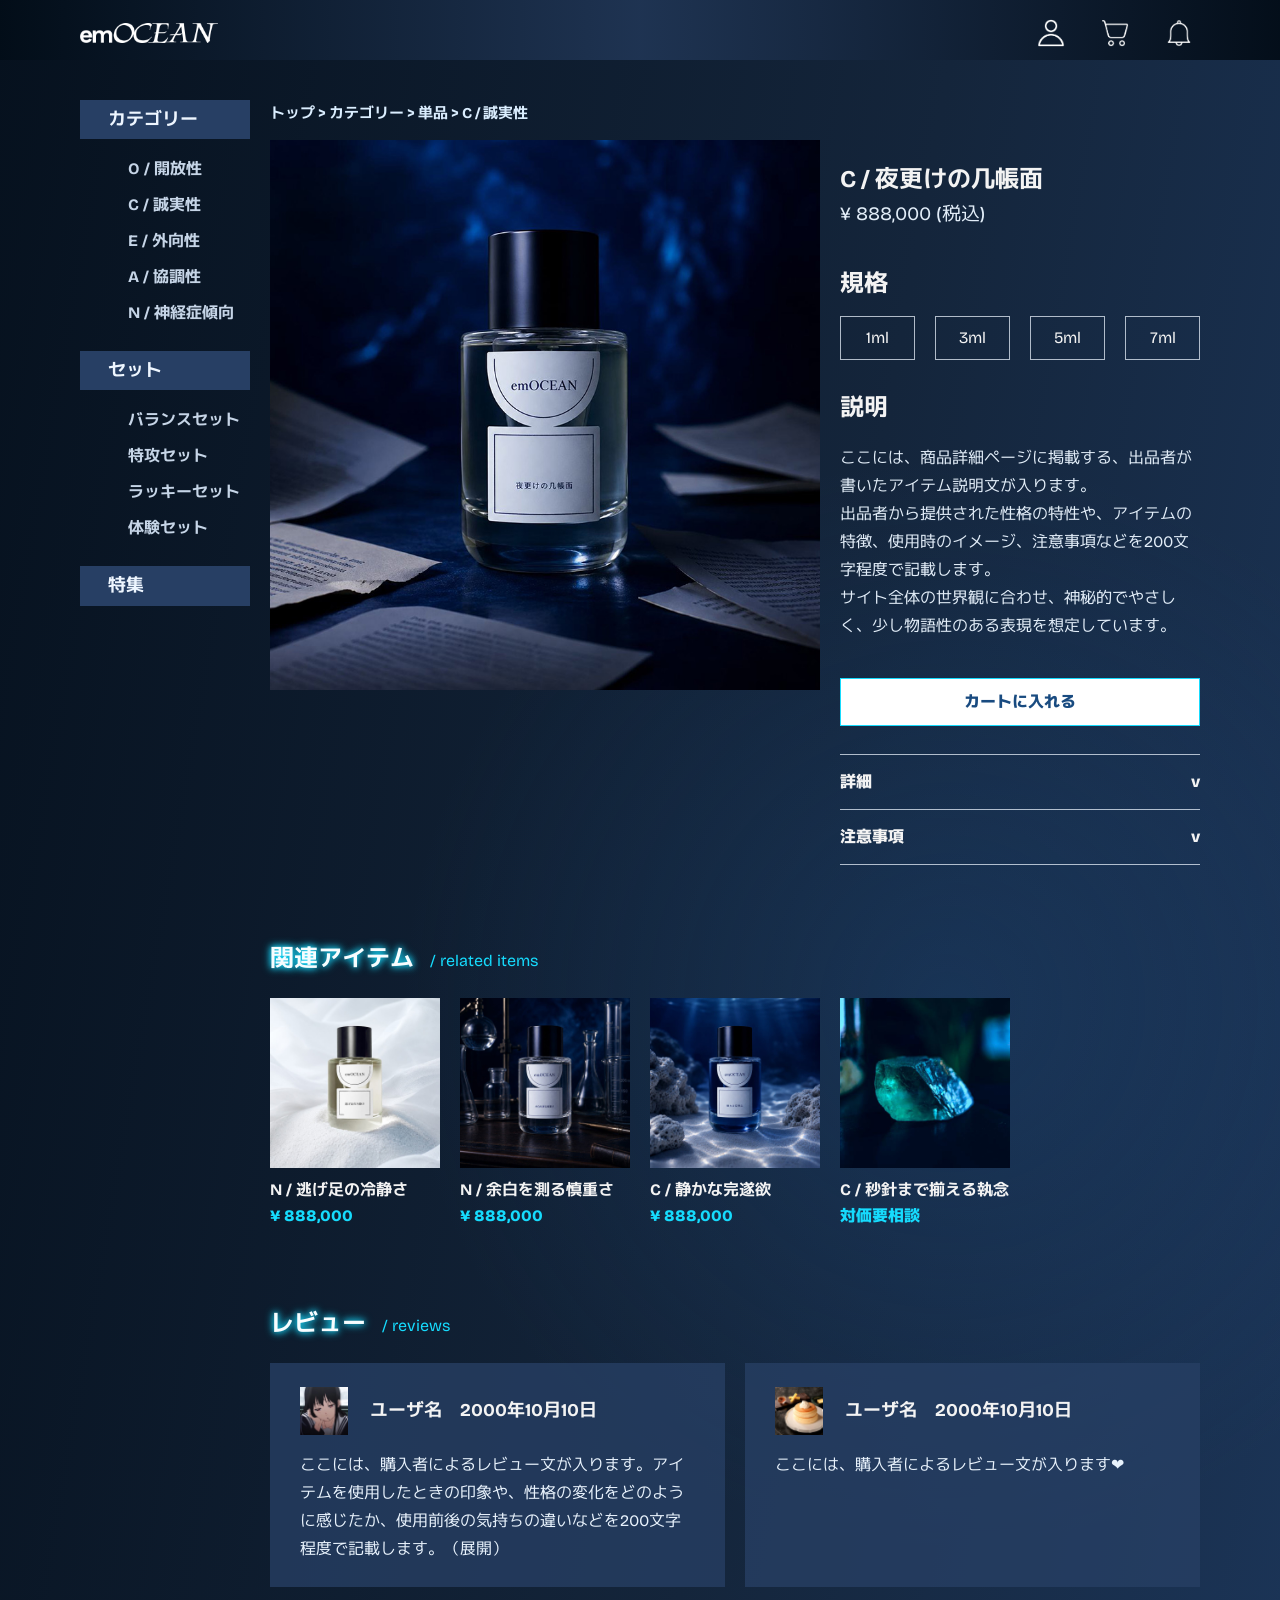
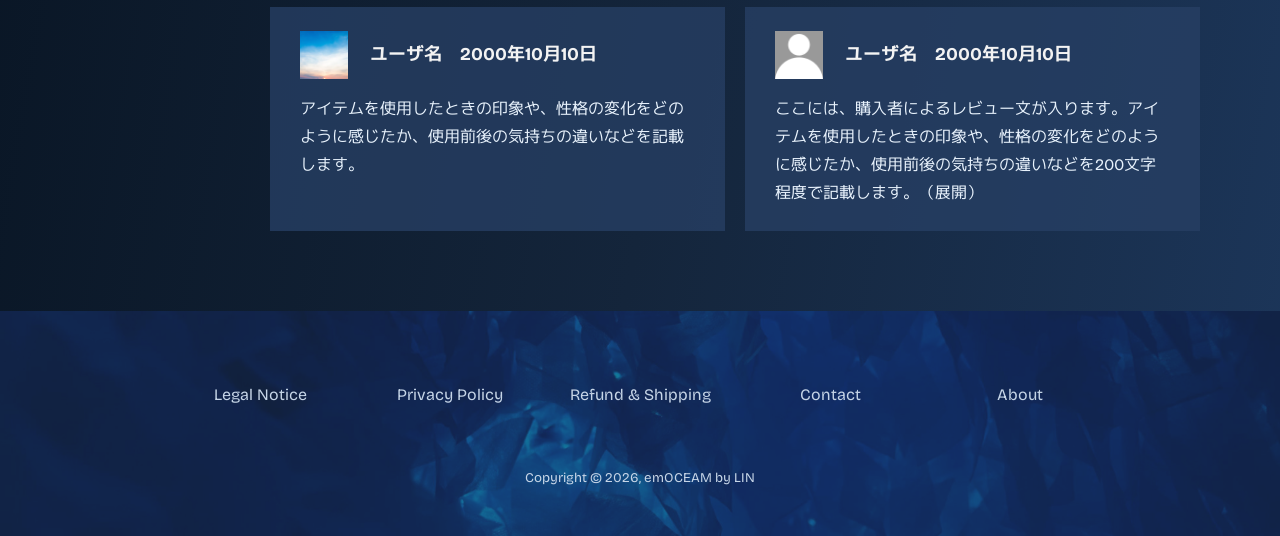
==== commit 5cbf1aa9: "update: css" ====
--- a/detail.html
+++ b/detail.html
@@ -5,6 +5,10 @@
   <meta charset="UTF-8">
   <meta name="viewport" content="width=device-width, initial-scale=1.0">
   <title>C / 夜更けの几帳面 - emOCEAN</title>
+  <link rel="icon" type="image/jpeg" href="images/favicon.jpg">
+  <link rel="preconnect" href="https://fonts.googleapis.com">
+  <link rel="preconnect" href="https://fonts.gstatic.com" crossorigin>
+  <link href="https://fonts.googleapis.com/css2?family=Bricolage+Grotesque:wght@400&family=M+PLUS+1p:wght@400;500;700;800&display=swap" rel="stylesheet">
   <link rel="stylesheet" href="css/style.css">
 </head>
 
@@ -26,22 +30,32 @@
     </nav>
   </header>
 
-  <div class="page-layout">
+  <div class="grid">
     <aside class="sidebar" aria-label="商品カテゴリー">
       <section>
-        <h2>カテゴリー</h2><a href="#">O / 開放性</a><a href="#">C / 誠実性</a><a href="#">E / 外向性</a><a href="#">A / 協調性</a><a
-          href="#">N / 神経症傾向</a>
+        <h2>カテゴリー</h2>
+        <a href="#">O / 開放性</a>
+        <a href="#">C / 誠実性</a>
+        <a href="#">E / 外向性</a>
+        <a href="#">A / 協調性</a>
+        <a href="#">N / 神経症傾向</a>
       </section>
       <section>
-        <h2>セット</h2><a href="#">バランスセット</a><a href="#">特攻セット</a><a href="#">ラッキーセット</a><a href="#">体験セット</a>
+        <h2>セット</h2>
+        <a href="#">バランスセット</a>
+        <a href="#">特攻セット</a>
+        <a href="#">ラッキーセット</a>
+        <a href="#">体験セット</a>
       </section>
       <section>
         <h2>特集</h2>
       </section>
     </aside>
 
-    <main class="page-layout__content">
-      <nav class="breadcrumb" aria-label="パンくず"><a href="index.html">トップ</a> &gt; カテゴリー &gt; 単品 &gt; C / 誠実性</nav>
+    <main class="grid__content">
+      <nav class="breadcrumb" aria-label="パンくず">
+        <a href="index.html">トップ</a> &gt; カテゴリー &gt; 単品 &gt; C / 誠実性
+      </nav>
       <section class="product-detail">
         <img class="product-detail__image" src="images/item-kichoumen.jpg" alt="夜更けの几帳面">
         <div class="product-detail__info">
@@ -49,11 +63,13 @@
           <p class="product-detail__price">¥ 888,000 (税込)</p>
           <h2>規格</h2>
           <div class="product-detail__sizes">
-            <button>1ml</button><button>3ml</button><button>5ml</button><button>7ml</button></div>
+            <button>1ml</button>
+            <button>3ml</button>
+            <button>5ml</button>
+            <button>7ml</button>
+          </div>
           <h2>説明</h2>
-          <p>
-            ここには、商品詳細ページに掲載する、出品者が書いたアイテム説明文が入ります。<br>出品者から提供された性格の特性や、アイテムの特徴、使用時のイメージ、注意事項などを200文字程度で記載します。<br>サイト全体の世界観に合わせ、神秘的でやさしく、少し物語性のある表現を想定しています。
-          </p>
+          <p>ここには、商品詳細ページに掲載する、出品者が書いたアイテム説明文が入ります。<br>出品者から提供された性格の特性や、アイテムの特徴、使用時のイメージ、注意事項などを200文字程度で記載します。<br>サイト全体の世界観に合わせ、神秘的でやさしく、少し物語性のある表現を想定しています。</p>
           <button class="product-detail__cart-button">カートに入れる</button>
           <details>
             <summary>詳細</summary>
@@ -67,7 +83,7 @@
       </section>
 
       <section class="section">
-        <h2 class="section__title">関連アイテム <span>/ related items</span></h2>
+        <h2 class="section__title">関連アイテム<span lang="en">/ related items</span></h2>
         <div class="product-list product-list--related">
           <a class="product-card" href="#"><img src="images/item-reisei.jpg" alt="逃げ足の冷静さ"><strong>N /
               逃げ足の冷静さ</strong><span>¥ 888,000</span></a>
@@ -81,7 +97,7 @@
       </section>
 
       <section class="section">
-        <h2 class="section__title">レビュー <span>/ reviews</span></h2>
+        <h2 class="section__title">レビュー<span lang="en">/ reviews</span></h2>
         <div class="review-list">
           <article class="review-card"><img src="images/user-icon-1.jpeg" alt="">
             <h3>ユーザ名　2000年10月10日</h3>
@@ -105,10 +121,10 @@
   </div>
 
   <footer class="footer">
-    <nav class="footer__nav" aria-label="フッター"><a href="#">Legal Notice</a><a href="#">Privacy Policy</a><a
-        href="#">Refund &amp; Shipping</a><a href="#">Contact</a><a href="#">About</a></nav>
+    <nav class="footer__nav" aria-label="フッター"><a href="#" lang="en">Legal Notice</a><a href="#" lang="en">Privacy Policy</a><a
+        href="#" lang="en">Refund &amp; Shipping</a><a href="#" lang="en">Contact</a><a href="#" lang="en">About</a></nav>
     <small class="footer__copyright">Copyright © 2026, emOCEAM by LIN</small>
   </footer>
 </body>
 
-</html>+</html>
--- a/css/style.css
+++ b/css/style.css
@@ -1,14 +1,18 @@
 :root {
   --bg: #061323;
+  --bg-soft: #1d3558;
   --panel: #0b1d33;
-  --panel-soft: #1d3558;
-  --text: #f3f8ff;
+  --text: #f3f3f3;
   --muted: #c6d5e7;
-  --accent: #14d8ff;
+  --accent: #16DBFD;
   --line: rgba(238, 246, 255, 0.72);
-  --glow: 0 0 6px rgba(40, 227, 255, 0.9), 0 0 16px rgba(40, 227, 255, 0.6);
+  --glow: 0 0 6px #16DBFD, 0 0 10px #16DBFD;
   --grid-margin: 80px;
   --grid-gap: 20px;
+  --font-ja: "M PLUS 1p", "Yu Gothic", "Meiryo", sans-serif;
+  --font-en: "Bricolage Grotesque", sans-serif;
+  --font-heading-size: 24px;
+  --font-heading-weight: 700;
 }
 
 * {
@@ -25,7 +29,8 @@
   background:
     radial-gradient(circle at 74% 47%, rgba(29, 71, 121, 0.36), transparent 34rem),
     linear-gradient(100deg, #06111e 0%, #14253b 58%, #1c365a 100%);
-  font-family: "Hiragino Kaku Gothic ProN", "Yu Gothic", "Meiryo", sans-serif;
+  font-family: var(--font-en), var(--font-ja);
+  font-synthesis-weight: none;
   font-size: 16px;
   line-height: 1.75;
 }
@@ -35,13 +40,18 @@
   text-decoration: none;
 }
 
+[lang="en"] {
+  font-family: var(--font-en);
+  font-weight: 400;
+}
+
 img {
   display: block;
   width: 100%;
 }
 
 .header {
-  height: 88px;
+  height: 60px;
   display: grid;
   grid-template-columns: repeat(12, minmax(0, 1fr));
   column-gap: var(--grid-gap);
@@ -57,16 +67,16 @@
 .header__brand img {
   width: auto;
   height: 100%;
-}
-
-.header__brand::first-letter,
-.hero__logo::first-letter {
-  font-family: Arial, sans-serif;
-  font-style: normal;
-}
-
-.header__brand span,
-.hero__logo span {
+  filter: none;
+  transition: filter 0.4s ease;
+}
+
+.header__brand:hover img,
+.header__brand:focus-visible img {
+  filter: drop-shadow(0 0 5px #16DBFD);
+}
+
+.header__brand span {
   font-size: 1.05em;
 }
 
@@ -90,15 +100,21 @@
   width: 34px;
   height: 34px;
   object-fit: contain;
-  filter: drop-shadow(0 0 5px rgba(39, 224, 255, 0.95));
-}
-
-.page-layout {
+  filter: none;
+  transition: filter 0.4s ease;
+}
+
+.header__actions a:hover img,
+.header__actions a:focus-visible img {
+  filter: drop-shadow(0 0 5px #16DBFD);
+}
+
+.grid {
   display: grid;
   grid-template-columns: repeat(12, minmax(0, 1fr));
   column-gap: var(--grid-gap);
   margin: 0;
-  padding: 38px var(--grid-margin) 78px;
+  padding: 40px var(--grid-margin) 80px;
 }
 
 .sidebar {
@@ -125,7 +141,7 @@
   font-weight: 700;
 }
 
-.page-layout__content {
+.grid__content {
   grid-column: 3 / -1;
   display: grid;
   grid-template-columns: repeat(10, minmax(0, 1fr));
@@ -135,26 +151,31 @@
 
 .hero {
   grid-column: 1 / -1;
-  min-height: 570px;
+  aspect-ratio: 16 / 9;
   display: grid;
   place-items: center;
-  background: linear-gradient(rgba(3, 13, 30, 0.08), rgba(3, 13, 30, 0.18)), url("../images/asset-11-3936x2624-09a140c50d.jpeg") center / cover;
+  background: url("../images/bg.jpg") center / cover no-repeat;
 }
 
 .hero__copy {
+  display: grid;
+  justify-items: center;
+  gap: 40px;
   text-align: center;
 }
 
 .hero__logo {
-  margin: 0 0 26px;
-  font-size: clamp(64px, 9vw, 118px);
-  line-height: 0.9;
-}
-
-.hero__copy p:last-child {
+  width: min(520px, 48vw);
+  filter: drop-shadow(0 0 5px #16DBFD);
+}
+
+.hero__tagline {
   margin: 0;
-  font-weight: 700;
-  letter-spacing: 0.08em;
+  font-family: var(--font-ja);
+  font-size: 18px;
+  font-weight: 500;
+  line-height: 1.6;
+  letter-spacing: 2px;
 }
 
 .section {
@@ -165,7 +186,8 @@
 .section__title {
   margin: 0 0 24px;
   color: #f7fdff;
-  font-size: clamp(24px, 3vw, 32px);
+  font-size: var(--font-heading-size);
+  font-weight: var(--font-heading-weight);
   line-height: 1.3;
   text-shadow: var(--glow);
 }
@@ -174,7 +196,7 @@
   margin-left: 16px;
   color: var(--accent);
   font-size: 16px;
-  font-weight: 500;
+  font-weight: 400;
   text-shadow: none;
 }
 
@@ -200,7 +222,7 @@
   grid-column: span 2;
   display: block;
   min-width: 0;
-  font-weight: 700;
+  font-weight: 400;
 }
 
 .product-card img {
@@ -238,13 +260,14 @@
 }
 
 .about__image img {
-  height: 300px;
+  height: 360px;
   object-fit: cover;
 }
 
 .about h3 {
   margin: 0 0 22px;
-  font-size: 24px;
+  font-size: 18px;
+  font-weight: var(--font-heading-weight);
   line-height: 1.4;
 }
 
@@ -255,29 +278,26 @@
 
 .category-list {
   display: grid;
-  grid-template-columns: repeat(10, minmax(0, 1fr));
+  grid-template-columns: repeat(3, minmax(0, 1fr));
   gap: var(--grid-gap);
 }
 
-.category-list article {
-  grid-column: span 3;
-}
-
-.category-list img {
+.category-card img {
   aspect-ratio: 1.63 / 1;
   object-fit: cover;
   margin-bottom: 14px;
 }
 
-.category-list h3 {
+.category-card h3 {
   margin: 0 0 12px;
-  font-size: 21px;
-}
-
-.category-list p {
+  font-size: 18px;
+  font-weight: var(--font-heading-weight);
+}
+
+.category-card p {
   margin: 0;
   color: var(--muted);
-  font-weight: 700;
+  font-weight: 400;
 }
 
 .breadcrumb {
@@ -309,8 +329,15 @@
 
 .product-detail__info h1 {
   margin: 0 0 2px;
-  font-size: clamp(25px, 3vw, 32px);
+  font-size: var(--font-heading-size);
+  font-weight: var(--font-heading-weight);
   line-height: 1.28;
+  text-shadow: none;
+  transition: text-shadow 0.4s ease;
+}
+
+.product-detail:hover .product-detail__info h1,
+.product-detail:focus-within .product-detail__info h1 {
   text-shadow: var(--glow);
 }
 
@@ -321,12 +348,13 @@
 
 .product-detail__info h2 {
   margin: 26px 0 12px;
-  font-size: 18px;
+  font-size: var(--font-heading-size);
+  font-weight: var(--font-heading-weight);
 }
 
 .product-detail__info p {
   color: #e2edf8;
-  font-weight: 700;
+  font-weight: 400;
 }
 
 .product-detail__sizes {
@@ -353,8 +381,14 @@
   color: #194b80;
   background: #fff;
   border: 1px solid var(--accent);
-  box-shadow: 0 0 10px rgba(20, 216, 255, 0.86);
+  box-shadow: none;
   font-weight: 800;
+  transition: box-shadow 0.4s ease;
+}
+
+.product-detail__cart-button:hover,
+.product-detail__cart-button:focus-visible {
+  box-shadow: 0 0 10px #16DBFD;
 }
 
 details {
@@ -414,7 +448,8 @@
 .review-card h3 {
   align-self: center;
   margin: 0;
-  font-size: 16px;
+  font-size: 18px;
+  font-weight: var(--font-heading-weight);
 }
 
 .review-card p {
@@ -422,31 +457,40 @@
   align-self: start;
   margin: 0;
   color: #e8f2fc;
-  font-weight: 700;
+  font-weight: 400;
 }
 
 .empty-state {
   color: #eef6ff;
-  font-weight: 700;
-}
-
-.page-layout__content--tall {
+  font-weight: 400;
+}
+
+.grid__content--tall {
   min-height: 1670px;
 }
 
 .footer {
+  position: relative;
+  overflow: hidden;
   min-height: 220px;
   display: grid;
   grid-template-columns: repeat(12, minmax(0, 1fr));
   column-gap: var(--grid-gap);
   padding: 70px var(--grid-margin) 46px;
-  background:
-    linear-gradient(rgba(23, 44, 76, 0.86), rgba(23, 44, 76, 0.86)),
-    url("../images/asset-11-3936x2624-09a140c50d.jpeg") center 42% / cover;
+  background: var(--bg-soft);
   text-align: center;
 }
 
+.footer::before {
+  content: "";
+  position: absolute;
+  inset: 0;
+  background: url("../images/bg.jpg") 40% / cover;
+  opacity: 0.4;
+}
+
 .footer__nav {
+  position: relative;
   grid-column: 2 / span 10;
   margin: 0 0 58px;
   display: grid;
@@ -460,9 +504,10 @@
 
 .footer a,
 .footer__copyright {
-  color: #d6e4f1;
+  color: var(--muted);
 }
 
 .footer__copyright {
+  position: relative;
   grid-column: 1 / -1;
 }
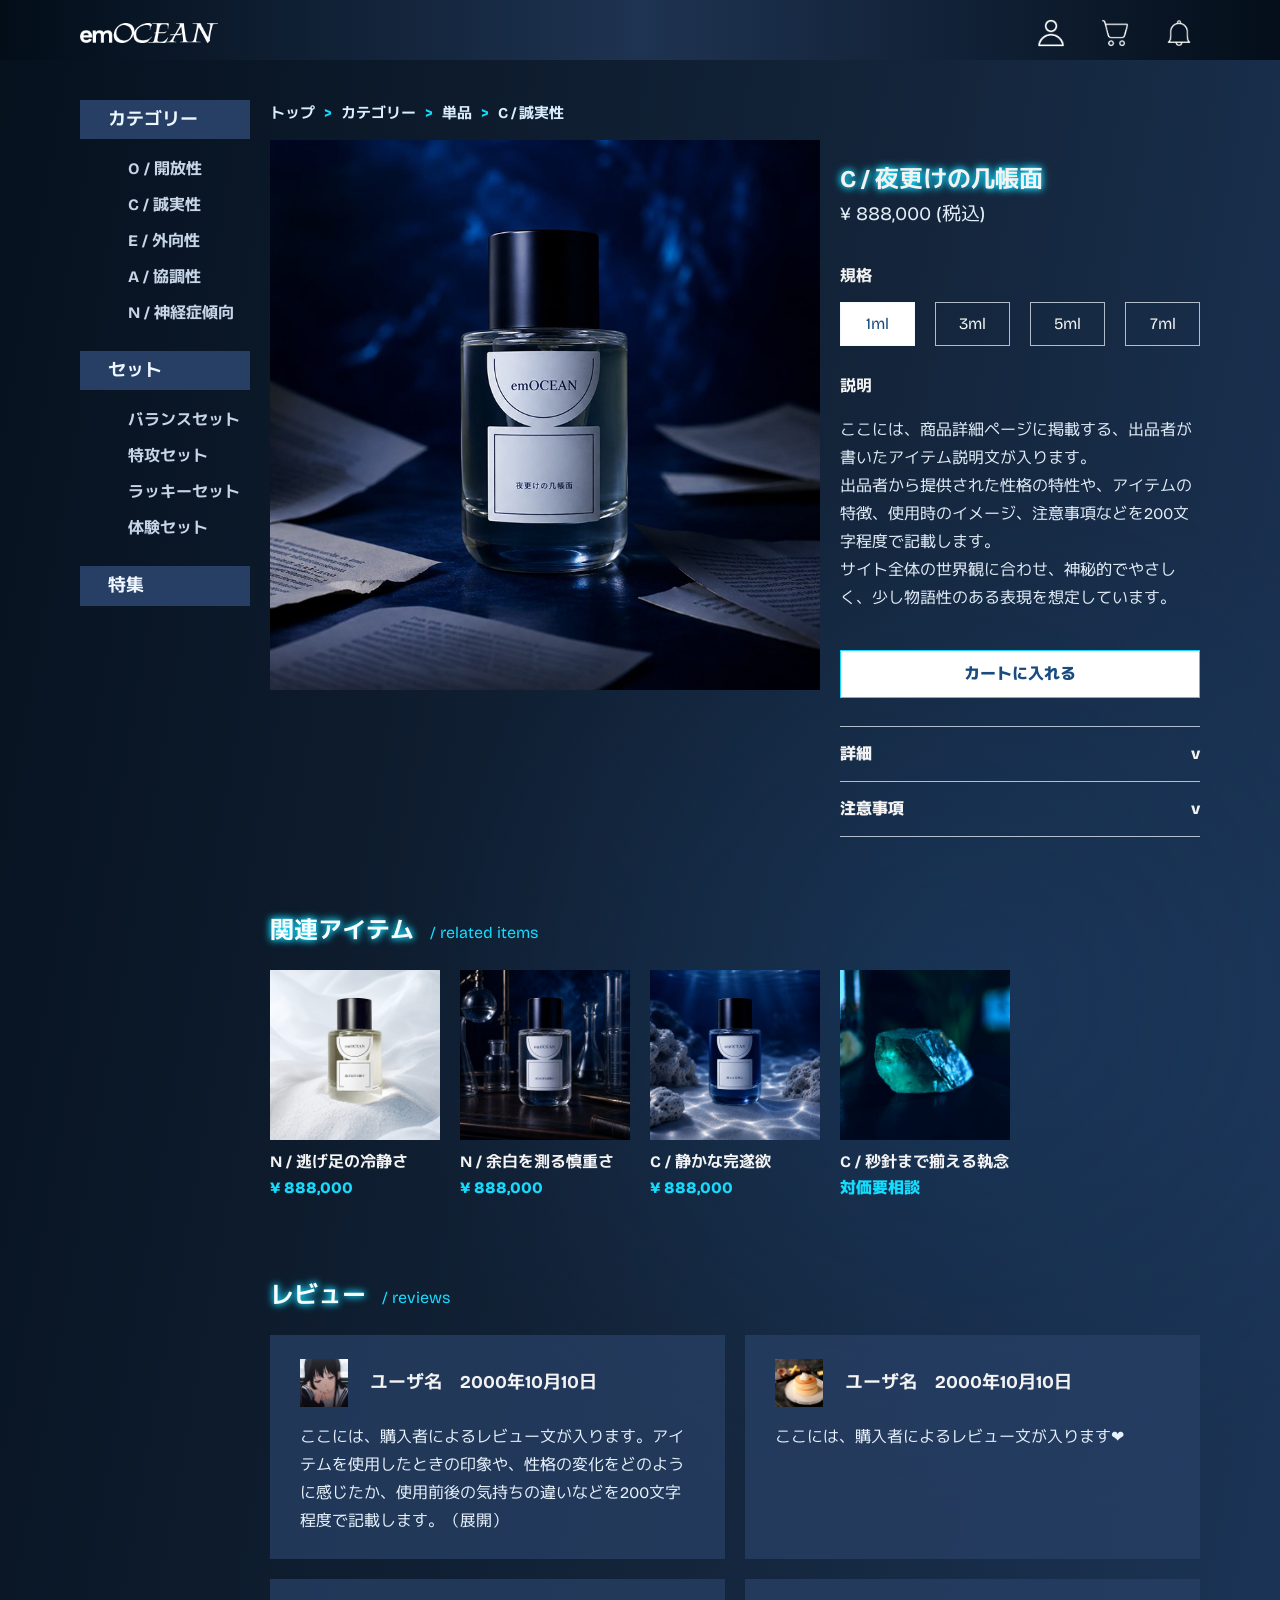
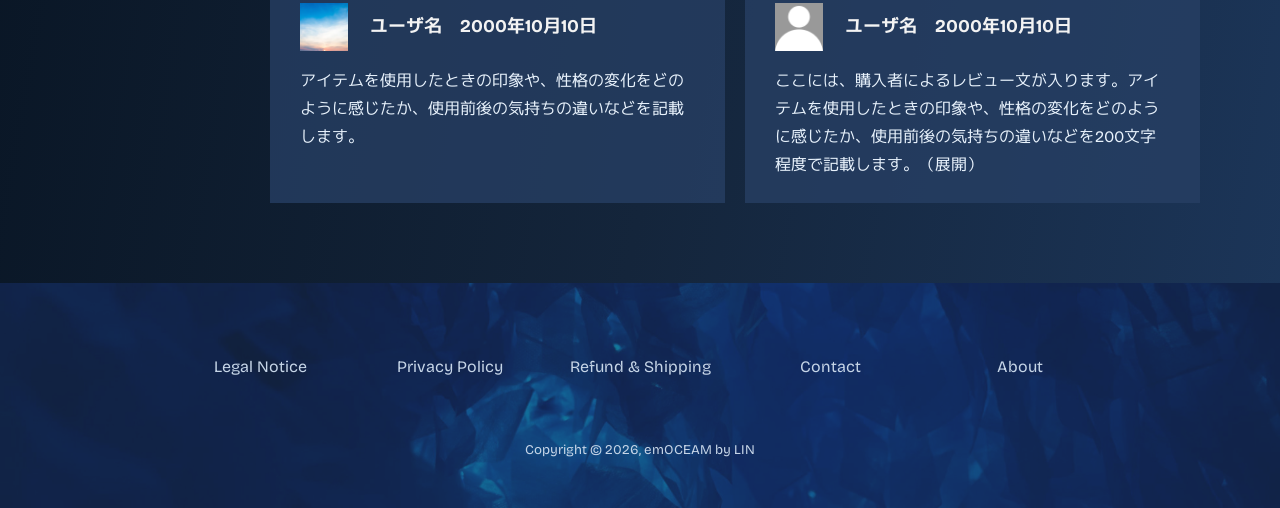
==== commit f6201a19: "update: css" ====
--- a/detail.html
+++ b/detail.html
@@ -54,7 +54,13 @@
 
     <main class="grid__content">
       <nav class="breadcrumb" aria-label="パンくず">
-        <a href="index.html">トップ</a> &gt; カテゴリー &gt; 単品 &gt; C / 誠実性
+        <a href="index.html">トップ</a>
+        <span class="breadcrumb__separator">&gt;</span>
+        <a href="#">カテゴリー</a>
+        <span class="breadcrumb__separator">&gt;</span>
+        <a href="#">単品</a>
+        <span class="breadcrumb__separator">&gt;</span>
+        <a href="#">C / 誠実性</a>
       </nav>
       <section class="product-detail">
         <img class="product-detail__image" src="images/item-kichoumen.jpg" alt="夜更けの几帳面">
@@ -63,10 +69,10 @@
           <p class="product-detail__price">¥ 888,000 (税込)</p>
           <h2>規格</h2>
           <div class="product-detail__sizes">
-            <button>1ml</button>
-            <button>3ml</button>
-            <button>5ml</button>
-            <button>7ml</button>
+            <button class="product-detail__size-button product-detail__size-button--selected" type="button" aria-pressed="true">1ml</button>
+            <button class="product-detail__size-button" type="button" aria-pressed="false">3ml</button>
+            <button class="product-detail__size-button" type="button" aria-pressed="false">5ml</button>
+            <button class="product-detail__size-button" type="button" aria-pressed="false">7ml</button>
           </div>
           <h2>説明</h2>
           <p>ここには、商品詳細ページに掲載する、出品者が書いたアイテム説明文が入ります。<br>出品者から提供された性格の特性や、アイテムの特徴、使用時のイメージ、注意事項などを200文字程度で記載します。<br>サイト全体の世界観に合わせ、神秘的でやさしく、少し物語性のある表現を想定しています。</p>
@@ -125,6 +131,19 @@
         href="#" lang="en">Refund &amp; Shipping</a><a href="#" lang="en">Contact</a><a href="#" lang="en">About</a></nav>
     <small class="footer__copyright">Copyright © 2026, emOCEAM by LIN</small>
   </footer>
+  <script>
+    document.querySelectorAll(".product-detail__size-button").forEach((button) => {
+      button.addEventListener("click", () => {
+        document.querySelectorAll(".product-detail__size-button").forEach((sizeButton) => {
+          sizeButton.classList.remove("product-detail__size-button--selected");
+          sizeButton.setAttribute("aria-pressed", "false");
+        });
+
+        button.classList.add("product-detail__size-button--selected");
+        button.setAttribute("aria-pressed", "true");
+      });
+    });
+  </script>
 </body>
 
 </html>
--- a/css/style.css
+++ b/css/style.css
@@ -38,6 +38,11 @@
 a {
   color: inherit;
   text-decoration: none;
+  transition: 0.3s ease;
+}
+
+a:hover {
+  filter: drop-shadow(0 0 5px #16DBFD);
 }
 
 [lang="en"] {
@@ -59,6 +64,7 @@
   padding: 12px var(--grid-margin);
   background: linear-gradient(90deg, rgba(2, 13, 24, 0.96), rgba(31, 52, 83, 0.96), rgba(3, 13, 24, 0.96));
 }
+
 .header__brand {
   grid-column: 1 / span 2;
   height: 20px;
@@ -68,13 +74,13 @@
   width: auto;
   height: 100%;
   filter: none;
-  transition: filter 0.4s ease;
-}
-
-.header__brand:hover img,
+  /* transition: filter 0.3s ease; */
+}
+
+/* .header__brand:hover img,
 .header__brand:focus-visible img {
   filter: drop-shadow(0 0 5px #16DBFD);
-}
+} */
 
 .header__brand span {
   font-size: 1.05em;
@@ -101,7 +107,7 @@
   height: 34px;
   object-fit: contain;
   filter: none;
-  transition: filter 0.4s ease;
+  transition: filter 0.3s ease;
 }
 
 .header__actions a:hover img,
@@ -122,7 +128,7 @@
   color: #eef6ff;
 }
 
-.sidebar section + section {
+.sidebar section+section {
   margin-top: 20px;
 }
 
@@ -308,6 +314,11 @@
   font-weight: 700;
 }
 
+.breadcrumb__separator {
+  color: var(--accent);
+  margin-inline: 0.4em;
+}
+
 .product-detail {
   grid-column: 1 / -1;
   display: grid;
@@ -332,12 +343,6 @@
   font-size: var(--font-heading-size);
   font-weight: var(--font-heading-weight);
   line-height: 1.28;
-  text-shadow: none;
-  transition: text-shadow 0.4s ease;
-}
-
-.product-detail:hover .product-detail__info h1,
-.product-detail:focus-within .product-detail__info h1 {
   text-shadow: var(--glow);
 }
 
@@ -348,7 +353,7 @@
 
 .product-detail__info h2 {
   margin: 26px 0 12px;
-  font-size: var(--font-heading-size);
+  font-size: 16px;
   font-weight: var(--font-heading-weight);
 }
 
@@ -367,11 +372,22 @@
   font: inherit;
 }
 
-.product-detail__sizes button {
+.product-detail__size-button {
   height: 44px;
   color: var(--text);
   background: transparent;
   border: 1px solid var(--line);
+  cursor: pointer;
+  transition: box-shadow 0.3s ease;
+}
+
+.product-detail__size-button:hover {
+  box-shadow: 0 0 10px #16DBFD;
+}
+
+.product-detail__size-button--selected {
+  color: #194b80;
+  background: #fff;
 }
 
 .product-detail__cart-button {
@@ -383,7 +399,7 @@
   border: 1px solid var(--accent);
   box-shadow: none;
   font-weight: 800;
-  transition: box-shadow 0.4s ease;
+  transition: box-shadow 0.3s ease;
 }
 
 .product-detail__cart-button:hover,
@@ -419,7 +435,7 @@
 details p {
   margin: 0 0 14px;
   color: var(--muted);
-  font-size: 14px;
+  font-size: 16px;
 }
 
 .review-list {
@@ -510,4 +526,4 @@
 .footer__copyright {
   position: relative;
   grid-column: 1 / -1;
-}
+}
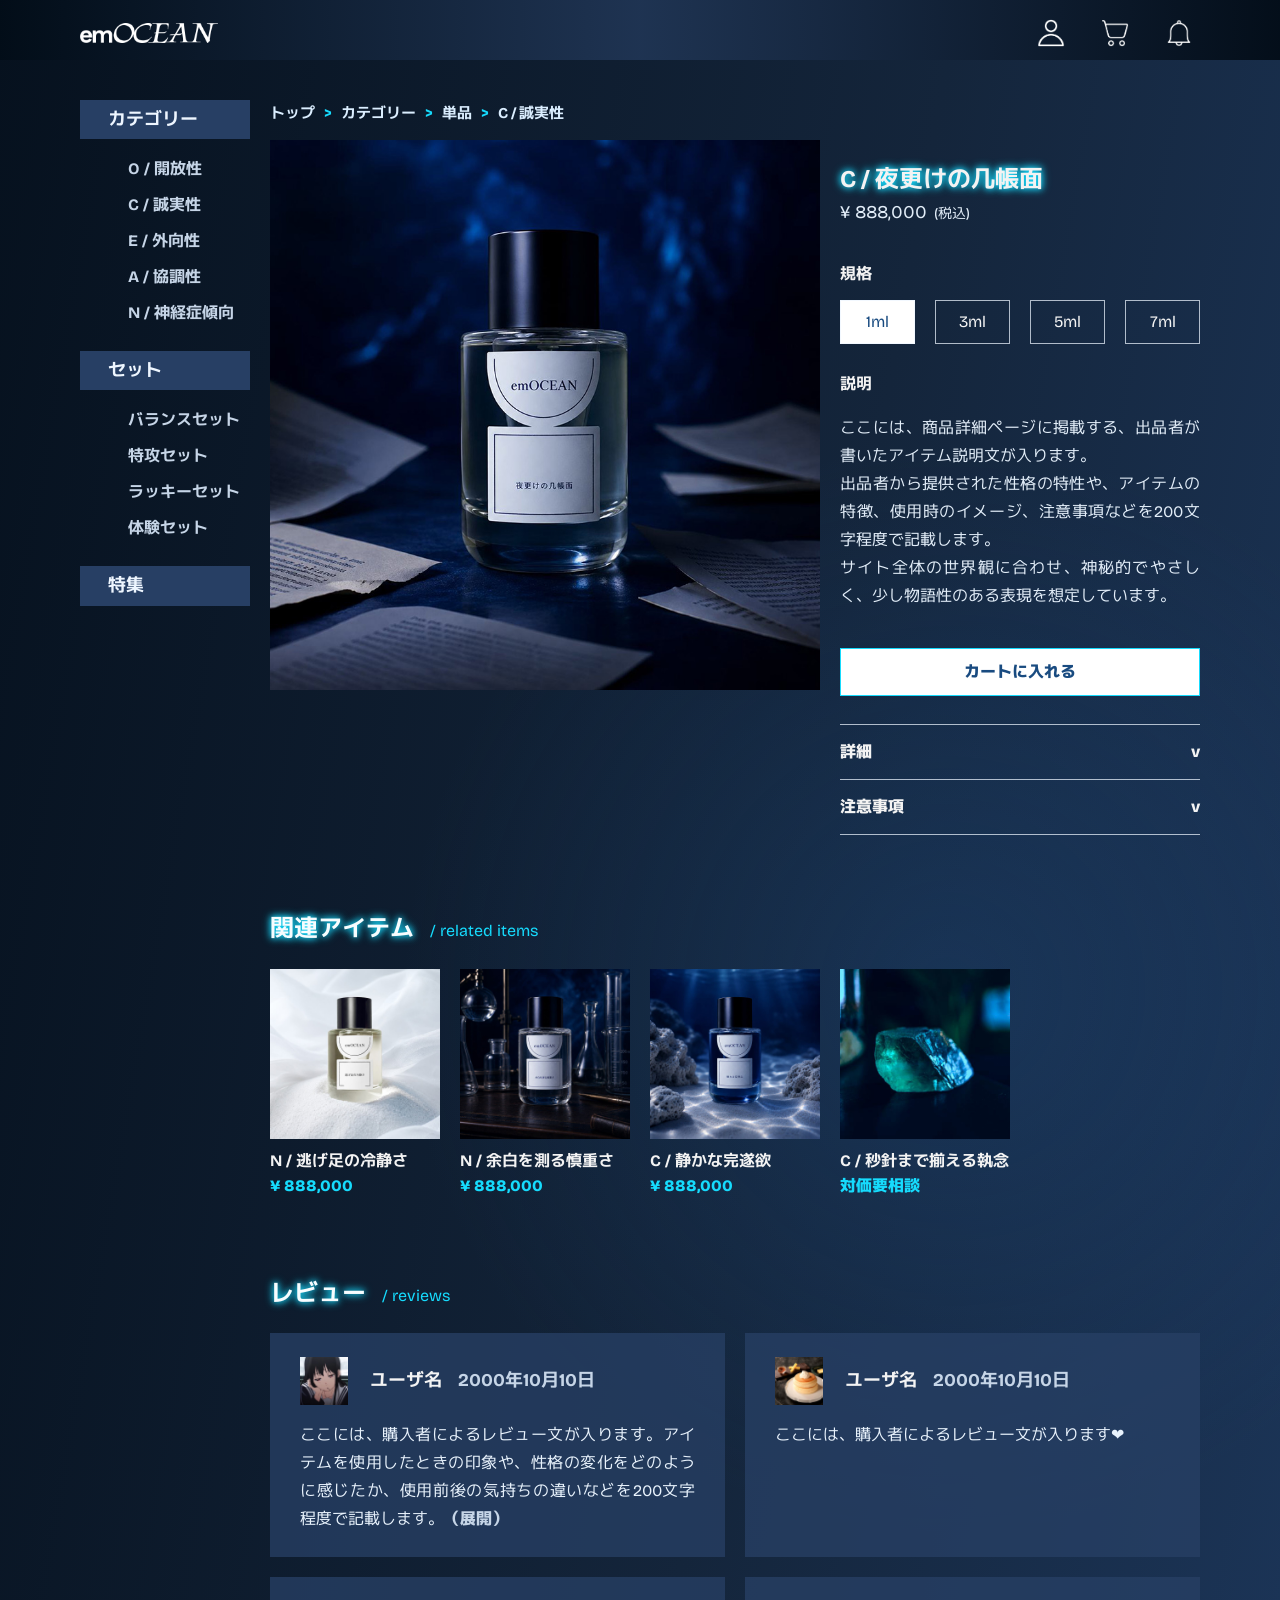
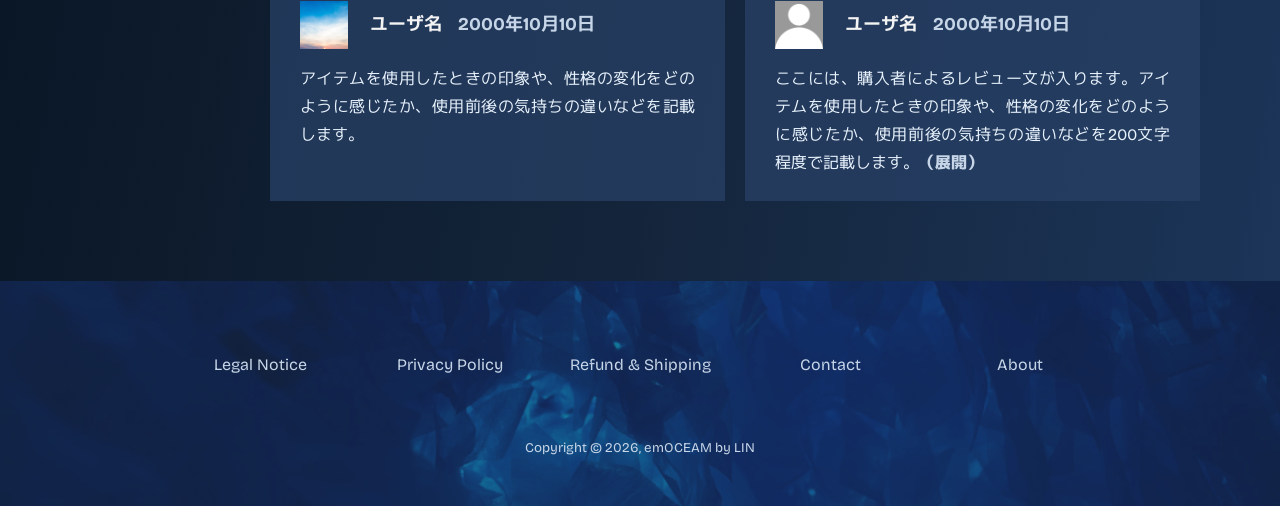
==== commit e8b29c85: "課題提出バージョン" ====
--- a/detail.html
+++ b/detail.html
@@ -8,7 +8,9 @@
   <link rel="icon" type="image/jpeg" href="images/favicon.jpg">
   <link rel="preconnect" href="https://fonts.googleapis.com">
   <link rel="preconnect" href="https://fonts.gstatic.com" crossorigin>
-  <link href="https://fonts.googleapis.com/css2?family=Bricolage+Grotesque:wght@400&family=M+PLUS+1p:wght@400;500;700;800&display=swap" rel="stylesheet">
+  <link
+    href="https://fonts.googleapis.com/css2?family=Bricolage+Grotesque:wght@400&family=M+PLUS+1p:wght@400;500;700;800&display=swap"
+    rel="stylesheet">
   <link rel="stylesheet" href="css/style.css">
 </head>
 
@@ -66,16 +68,19 @@
         <img class="product-detail__image" src="images/item-kichoumen.jpg" alt="夜更けの几帳面">
         <div class="product-detail__info">
           <h1>C / 夜更けの几帳面</h1>
-          <p class="product-detail__price">¥ 888,000 (税込)</p>
+          <p class="product-detail__price">¥ 888,000<span class="product-detail__tax-in">(税込)</span></p>
           <h2>規格</h2>
           <div class="product-detail__sizes">
-            <button class="product-detail__size-button product-detail__size-button--selected" type="button" aria-pressed="true">1ml</button>
+            <button class="product-detail__size-button product-detail__size-button--selected" type="button"
+              aria-pressed="true">1ml</button>
             <button class="product-detail__size-button" type="button" aria-pressed="false">3ml</button>
             <button class="product-detail__size-button" type="button" aria-pressed="false">5ml</button>
             <button class="product-detail__size-button" type="button" aria-pressed="false">7ml</button>
           </div>
           <h2>説明</h2>
-          <p>ここには、商品詳細ページに掲載する、出品者が書いたアイテム説明文が入ります。<br>出品者から提供された性格の特性や、アイテムの特徴、使用時のイメージ、注意事項などを200文字程度で記載します。<br>サイト全体の世界観に合わせ、神秘的でやさしく、少し物語性のある表現を想定しています。</p>
+          <p>
+            ここには、商品詳細ページに掲載する、出品者が書いたアイテム説明文が入ります。<br>出品者から提供された性格の特性や、アイテムの特徴、使用時のイメージ、注意事項などを200文字程度で記載します。<br>サイト全体の世界観に合わせ、神秘的でやさしく、少し物語性のある表現を想定しています。
+          </p>
           <button class="product-detail__cart-button">カートに入れる</button>
           <details>
             <summary>詳細</summary>
@@ -91,59 +96,103 @@
       <section class="section">
         <h2 class="section__title">関連アイテム<span lang="en">/ related items</span></h2>
         <div class="product-list product-list--related">
-          <a class="product-card" href="#"><img src="images/item-reisei.jpg" alt="逃げ足の冷静さ"><strong>N /
-              逃げ足の冷静さ</strong><span>¥ 888,000</span></a>
-          <a class="product-card" href="#"><img src="images/item-shincho.jpg" alt="余白を測る慎重さ"><strong>N /
-              余白を測る慎重さ</strong><span>¥ 888,000</span></a>
-          <a class="product-card" href="#"><img src="images/item-kansuiyoku.jpg" alt="静かな完遂欲"><strong>C /
-              静かな完遂欲</strong><span>¥ 888,000</span></a>
-          <a class="product-card" href="detail.html"><img src="images/item-shunen.jpg"
-              alt="秒針まで揃える執念"><strong>C / 秒針まで揃える執念</strong><span>対価要相談</span></a>
+          <a class="product-card" href="#">
+            <img src="images/item-reisei.jpg" alt="逃げ足の冷静さ">
+            <strong>N / 逃げ足の冷静さ</strong>
+            <span>¥ 888,000</span>
+          </a>
+          <a class="product-card" href="#">
+            <img src="images/item-shincho.jpg" alt="余白を測る慎重さ">
+            <strong>N / 余白を測る慎重さ</strong>
+            <span>¥ 888,000</span>
+          </a>
+          <a class="product-card" href="#">
+            <img src="images/item-kansuiyoku.jpg" alt="静かな完遂欲">
+            <strong>C / 静かな完遂欲</strong>
+            <span>¥ 888,000</span>
+          </a>
+          <a class="product-card" href="detail.html">
+            <img src="images/item-shunen.jpg" alt="秒針まで揃える執念">
+            <strong>C / 秒針まで揃える執念</strong>
+            <span class="product-card__contact">対価要相談</span>
+          </a>
         </div>
       </section>
 
       <section class="section">
         <h2 class="section__title">レビュー<span lang="en">/ reviews</span></h2>
         <div class="review-list">
-          <article class="review-card"><img src="images/user-icon-1.jpeg" alt="">
-            <h3>ユーザ名　2000年10月10日</h3>
-            <p>ここには、購入者によるレビュー文が入ります。アイテムを使用したときの印象や、性格の変化をどのように感じたか、使用前後の気持ちの違いなどを200文字程度で記載します。（展開）</p>
+          <article class="review-card">
+            <img src="images/user-icon-1.jpeg" alt="ユーザーアイコン">
+            <div class="review-card__user">
+              <p class="review-card__user-name">ユーザ名</p>
+              <p class="review-card__time">2000年10月10日</p>
+            </div>
+            <div class="review-card__text">
+              <p>ここには、購入者によるレビュー文が入ります。アイテムを使用したときの印象や、性格の変化をどのように感じたか、使用前後の気持ちの違いなどを200文字程度で記載します。<button
+                  class="review-card__expand" type="button"
+                  data-review-text="ここには、購入者によるレビュー文が入ります。アイテムを使用したときの印象や、性格の変化をどのように感じたか、使用前後の気持ちの違いなどを200文字程度で記載します。最初は半信半疑でしたが、数日使ってみると、迷っていた場面で自然に一歩踏み出せるようになりました。自分の中に足りないと思っていた誠実さが、少しだけ輪郭を持って現れたように感じています。">（展開）</button>
+              </p>
+            </div>
           </article>
-          <article class="review-card"><img src="images/user-icon-2.jpeg" alt="">
-            <h3>ユーザ名　2000年10月10日</h3>
-            <p>ここには、購入者によるレビュー文が入ります❤</p>
+          <article class="review-card">
+            <img src="images/user-icon-2.jpeg" alt="ユーザーアイコン">
+            <div class="review-card__user">
+              <p class="review-card__user-name">ユーザ名</p>
+              <p class="review-card__time">2000年10月10日</p>
+            </div>
+            <div class="review-card__text">
+              <p>ここには、購入者によるレビュー文が入ります❤</p>
+            </div>
           </article>
-          <article class="review-card"><img src="images/user-icon-3.jpeg" alt="">
-            <h3>ユーザ名　2000年10月10日</h3>
-            <p>アイテムを使用したときの印象や、性格の変化をどのように感じたか、使用前後の気持ちの違いなどを記載します。</p>
+          <article class="review-card">
+            <img src="images/user-icon-3.jpeg" alt="ユーザーアイコン">
+            <div class="review-card__user">
+              <p class="review-card__user-name">ユーザ名</p>
+              <p class="review-card__time">2000年10月10日</p>
+            </div>
+            <div class="review-card__text">
+              <p>アイテムを使用したときの印象や、性格の変化をどのように感じたか、使用前後の気持ちの違いなどを記載します。</p>
+            </div>
           </article>
-          <article class="review-card"><img src="images/user-icon-default.jpeg" alt="">
-            <h3>ユーザ名　2000年10月10日</h3>
-            <p>ここには、購入者によるレビュー文が入ります。アイテムを使用したときの印象や、性格の変化をどのように感じたか、使用前後の気持ちの違いなどを200文字程度で記載します。（展開）</p>
+          <article class="review-card">
+            <img src="images/user-icon-default.jpeg" alt="ユーザーアイコン">
+            <div class="review-card__user">
+              <p class="review-card__user-name">ユーザ名</p>
+              <p class="review-card__time">2000年10月10日</p>
+            </div>
+            <div class="review-card__text">
+              <p>ここには、購入者によるレビュー文が入ります。アイテムを使用したときの印象や、性格の変化をどのように感じたか、使用前後の気持ちの違いなどを200文字程度で記載します。<button
+                  class="review-card__expand" type="button"
+                  data-review-text="ここには、購入者によるレビュー文が入ります。アイテムを使用したときの印象や、性格の変化をどのように感じたか、使用前後の気持ちの違いなどを200文字程度で記載します。使用前は細かな予定のズレにすぐ疲れていましたが、今は必要なことと手放してよいことを分けて考えられるようになりました。強い変化というより、日々の判断が少し静かになった感覚です。">（展開）</button>
+              </p>
+            </div>
           </article>
         </div>
       </section>
     </main>
   </div>
 
+  <dialog class="review-modal" aria-labelledby="review-modal-title">
+    <div class="review-modal__inner">
+      <button class="review-modal__close" type="button" aria-label="閉じる">×</button>
+      <div class="review-card__user">
+        <p class="review-card__user-name" id="review-modal-title">ユーザ名</p>
+        <p class="review-card__time">2000年10月10日</p>
+      </div>
+      <p class="review-modal__text"></p>
+    </div>
+  </dialog>
+
   <footer class="footer">
-    <nav class="footer__nav" aria-label="フッター"><a href="#" lang="en">Legal Notice</a><a href="#" lang="en">Privacy Policy</a><a
-        href="#" lang="en">Refund &amp; Shipping</a><a href="#" lang="en">Contact</a><a href="#" lang="en">About</a></nav>
+    <nav class="footer__nav" aria-label="フッター"><a href="#" lang="en">Legal Notice</a><a href="#" lang="en">Privacy
+        Policy</a><a href="#" lang="en">Refund &amp; Shipping</a><a href="#" lang="en">Contact</a><a href="#"
+        lang="en">About</a></nav>
     <small class="footer__copyright">Copyright © 2026, emOCEAM by LIN</small>
   </footer>
-  <script>
-    document.querySelectorAll(".product-detail__size-button").forEach((button) => {
-      button.addEventListener("click", () => {
-        document.querySelectorAll(".product-detail__size-button").forEach((sizeButton) => {
-          sizeButton.classList.remove("product-detail__size-button--selected");
-          sizeButton.setAttribute("aria-pressed", "false");
-        });
 
-        button.classList.add("product-detail__size-button--selected");
-        button.setAttribute("aria-pressed", "true");
-      });
-    });
-  </script>
+  <script src="js/button.js" defer></script>
+  <script src="js/modal.js" defer></script>
 </body>
 
-</html>
+</html>
--- a/css/style.css
+++ b/css/style.css
@@ -1,3 +1,4 @@
+/* Shared base: index.html and detail.html */
 :root {
   --bg: #061323;
   --bg-soft: #1d3558;
@@ -55,6 +56,11 @@
   width: 100%;
 }
 
+button {
+  font: inherit;
+}
+
+/* Shared header: index.html/detail.html <header class="header"> */
 .header {
   height: 60px;
   display: grid;
@@ -74,16 +80,6 @@
   width: auto;
   height: 100%;
   filter: none;
-  /* transition: filter 0.3s ease; */
-}
-
-/* .header__brand:hover img,
-.header__brand:focus-visible img {
-  filter: drop-shadow(0 0 5px #16DBFD);
-} */
-
-.header__brand span {
-  font-size: 1.05em;
 }
 
 .header__actions {
@@ -100,6 +96,11 @@
   place-items: center;
   width: 42px;
   height: 42px;
+}
+
+.header__actions a:hover,
+.header__actions a:focus-visible {
+  filter: none;
 }
 
 .header__actions img {
@@ -115,6 +116,7 @@
   filter: drop-shadow(0 0 5px #16DBFD);
 }
 
+/* Shared page grid: index.html/detail.html <div class="grid"> */
 .grid {
   display: grid;
   grid-template-columns: repeat(12, minmax(0, 1fr));
@@ -123,6 +125,7 @@
   padding: 40px var(--grid-margin) 80px;
 }
 
+/* Shared sidebar: index.html/detail.html <aside class="sidebar"> */
 .sidebar {
   grid-column: 1 / span 2;
   color: #eef6ff;
@@ -147,6 +150,7 @@
   font-weight: 700;
 }
 
+/* Shared main content area: index.html/detail.html <main class="grid__content"> */
 .grid__content {
   grid-column: 3 / -1;
   display: grid;
@@ -155,6 +159,7 @@
   min-width: 0;
 }
 
+/* index.html hero */
 .hero {
   grid-column: 1 / -1;
   aspect-ratio: 16 / 9;
@@ -184,6 +189,7 @@
   letter-spacing: 2px;
 }
 
+/* Shared section title: index.html sections and detail.html related/review sections */
 .section {
   grid-column: 1 / -1;
   margin-top: 78px;
@@ -206,22 +212,11 @@
   text-shadow: none;
 }
 
+/* Product cards: index.html new items; detail.html related items */
 .product-list {
   display: grid;
   grid-template-columns: repeat(10, minmax(0, 1fr));
   gap: var(--grid-gap);
-}
-
-.product-list--new {
-  grid-template-columns: repeat(10, minmax(0, 1fr));
-}
-
-.product-list--related {
-  grid-template-columns: repeat(10, minmax(0, 1fr));
-}
-
-.product-list--single {
-  grid-template-columns: repeat(10, minmax(0, 1fr));
 }
 
 .product-card {
@@ -244,17 +239,21 @@
 }
 
 .product-card span,
-.product-detail__price,
-.product-card__consultation {
+.product-detail__price {
   color: var(--accent);
   font-weight: 800;
 }
 
+.product-card:hover .product-card__contact {
+  color: #F4FD7E;
+}
+
+/* index.html about section */
 .about {
   display: grid;
   grid-template-columns: repeat(10, minmax(0, 1fr));
   column-gap: var(--grid-gap);
-  align-items: start;
+  align-items: center;
 }
 
 .about__image {
@@ -279,9 +278,11 @@
 
 .about p {
   margin: 0 0 18px;
+  text-align: justify;
   color: var(--muted);
 }
 
+/* index.html category section */
 .category-list {
   display: grid;
   grid-template-columns: repeat(3, minmax(0, 1fr));
@@ -306,6 +307,51 @@
   font-weight: 400;
 }
 
+/* Shared footer: index.html/detail.html <footer class="footer"> */
+.footer {
+  position: relative;
+  overflow: hidden;
+  min-height: 220px;
+  display: grid;
+  grid-template-columns: repeat(12, minmax(0, 1fr));
+  column-gap: var(--grid-gap);
+  padding: 70px var(--grid-margin) 46px;
+  background: var(--bg-soft);
+  text-align: center;
+}
+
+.footer::before {
+  content: "";
+  position: absolute;
+  inset: 0;
+  background: url("../images/bg.jpg") 40% / cover;
+  opacity: 0.4;
+}
+
+.footer__nav {
+  position: relative;
+  grid-column: 2 / span 10;
+  margin: 0 0 58px;
+  display: grid;
+  grid-template-columns: repeat(10, minmax(0, 1fr));
+  gap: var(--grid-gap);
+}
+
+.footer__nav a {
+  grid-column: span 2;
+}
+
+.footer a,
+.footer__copyright {
+  color: var(--muted);
+}
+
+.footer__copyright {
+  position: relative;
+  grid-column: 1 / -1;
+}
+
+/* detail.html breadcrumb */
 .breadcrumb {
   grid-column: 1 / -1;
   margin: 0 0 14px;
@@ -319,6 +365,7 @@
   margin-inline: 0.4em;
 }
 
+/* detail.html product detail */
 .product-detail {
   grid-column: 1 / -1;
   display: grid;
@@ -348,7 +395,12 @@
 
 .product-detail__price {
   margin: 0 0 32px;
-  font-size: 19px;
+  font-size: 18px;
+}
+
+.product-detail__tax-in {
+  font-size: 0.8em;
+  margin-left: 0.5em;
 }
 
 .product-detail__info h2 {
@@ -360,16 +412,13 @@
 .product-detail__info p {
   color: #e2edf8;
   font-weight: 400;
+  text-align: justify;
 }
 
 .product-detail__sizes {
   display: grid;
   grid-template-columns: repeat(4, minmax(0, 1fr));
   gap: var(--grid-gap);
-}
-
-button {
-  font: inherit;
 }
 
 .product-detail__size-button {
@@ -422,6 +471,7 @@
   padding: 13px 0;
   cursor: pointer;
   list-style: none;
+  transition: filter 0.3s ease;
 }
 
 summary::-webkit-details-marker {
@@ -430,14 +480,21 @@
 
 summary::after {
   content: "v";
+}
+
+summary:hover,
+summary:focus-visible {
+  filter: drop-shadow(0 0 5px #16DBFD);
 }
 
 details p {
   margin: 0 0 14px;
   color: var(--muted);
   font-size: 16px;
-}
-
+  text-align: justify;
+}
+
+/* detail.html reviews */
 .review-list {
   display: grid;
   grid-template-columns: repeat(10, minmax(0, 1fr));
@@ -461,69 +518,89 @@
   object-fit: cover;
 }
 
-.review-card h3 {
+.review-card__user {
   align-self: center;
+  display: flex;
+  gap: 1em;
+  align-items: baseline;
+}
+
+.review-card__user p {
   margin: 0;
   font-size: 18px;
   font-weight: var(--font-heading-weight);
 }
 
-.review-card p {
+.review-card__text {
   grid-column: 1 / -1;
   align-self: start;
+}
+
+.review-card__text p {
   margin: 0;
   color: #e8f2fc;
   font-weight: 400;
-}
-
-.empty-state {
-  color: #eef6ff;
+  text-align: justify;
+}
+
+.review-card__time {
+  font-size: 0.8em;
   font-weight: 400;
-}
-
-.grid__content--tall {
-  min-height: 1670px;
-}
-
-.footer {
+  color: var(--muted);
+}
+
+.review-card__expand {
+  padding: 0;
+  color: var(--muted);
+  background: transparent;
+  border: 0;
+  cursor: pointer;
+  font-weight: 800;
+  transition: 0.4s ease;
+}
+
+.review-card__expand:hover,
+.review-card__expand:focus-visible {
+  text-shadow: var(--glow);
+}
+
+/* detail.html review modal */
+.review-modal {
+  width: min(620px, calc(100% - 40px));
+  padding: 0;
+  color: var(--text);
+  background: rgba(11, 29, 51, 0.96);
+  border: 1px solid var(--line);
+}
+
+.review-modal::backdrop {
+  background: rgba(0, 0, 0, 0.62);
+}
+
+.review-modal__inner {
   position: relative;
-  overflow: hidden;
-  min-height: 220px;
-  display: grid;
-  grid-template-columns: repeat(12, minmax(0, 1fr));
-  column-gap: var(--grid-gap);
-  padding: 70px var(--grid-margin) 46px;
-  background: var(--bg-soft);
-  text-align: center;
-}
-
-.footer::before {
-  content: "";
+  padding: 34px 38px;
+}
+
+.review-modal__close {
   position: absolute;
-  inset: 0;
-  background: url("../images/bg.jpg") 40% / cover;
-  opacity: 0.4;
-}
-
-.footer__nav {
-  position: relative;
-  grid-column: 2 / span 10;
-  margin: 0 0 58px;
-  display: grid;
-  grid-template-columns: repeat(10, minmax(0, 1fr));
-  gap: var(--grid-gap);
-}
-
-.footer__nav a {
-  grid-column: span 2;
-}
-
-.footer a,
-.footer__copyright {
-  color: var(--muted);
-}
-
-.footer__copyright {
-  position: relative;
-  grid-column: 1 / -1;
-}+  top: 14px;
+  right: 16px;
+  width: 32px;
+  height: 32px;
+  color: var(--text);
+  background: transparent;
+  border: 1px solid var(--line);
+  cursor: pointer;
+}
+
+.review-modal .review-card__user {
+  margin: 0 0 18px;
+  color: var(--accent);
+}
+
+.review-modal__text {
+  margin: 0;
+  color: #e8f2fc;
+  font-family: var(--font-ja);
+}
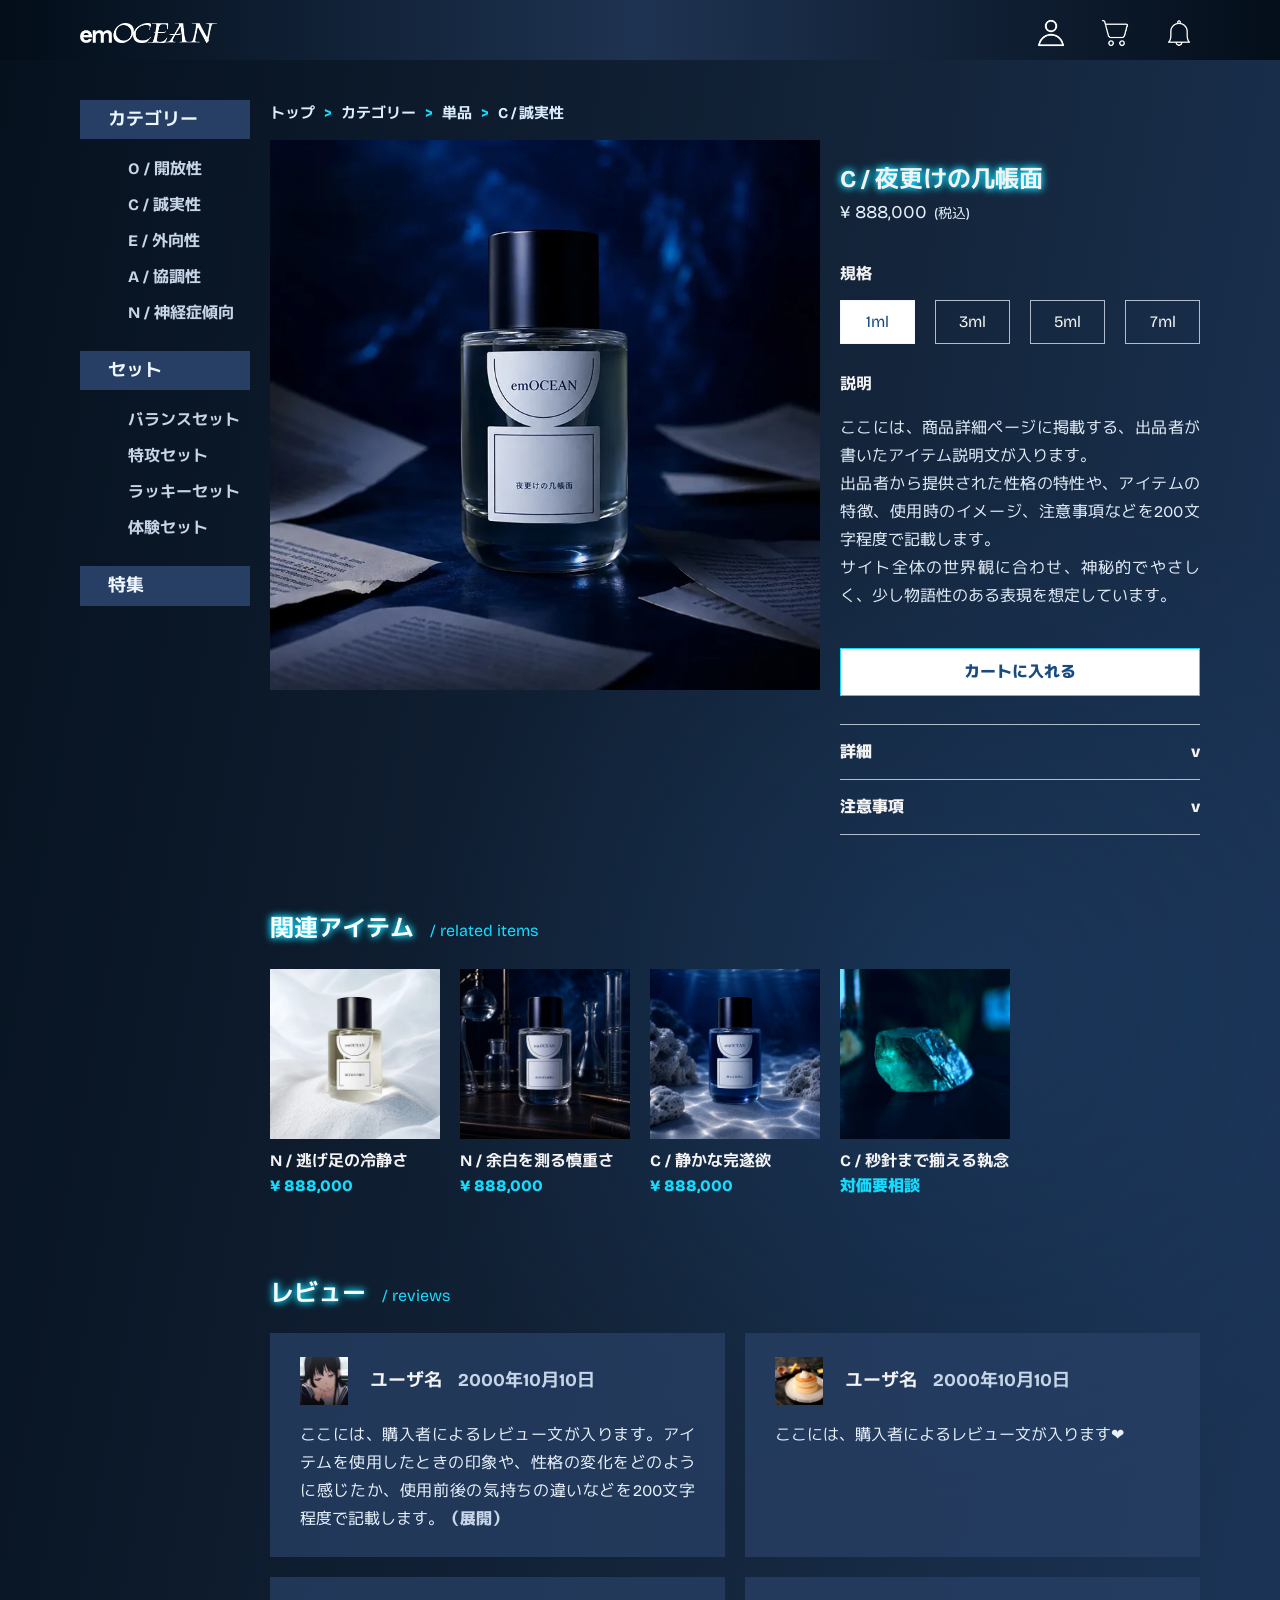
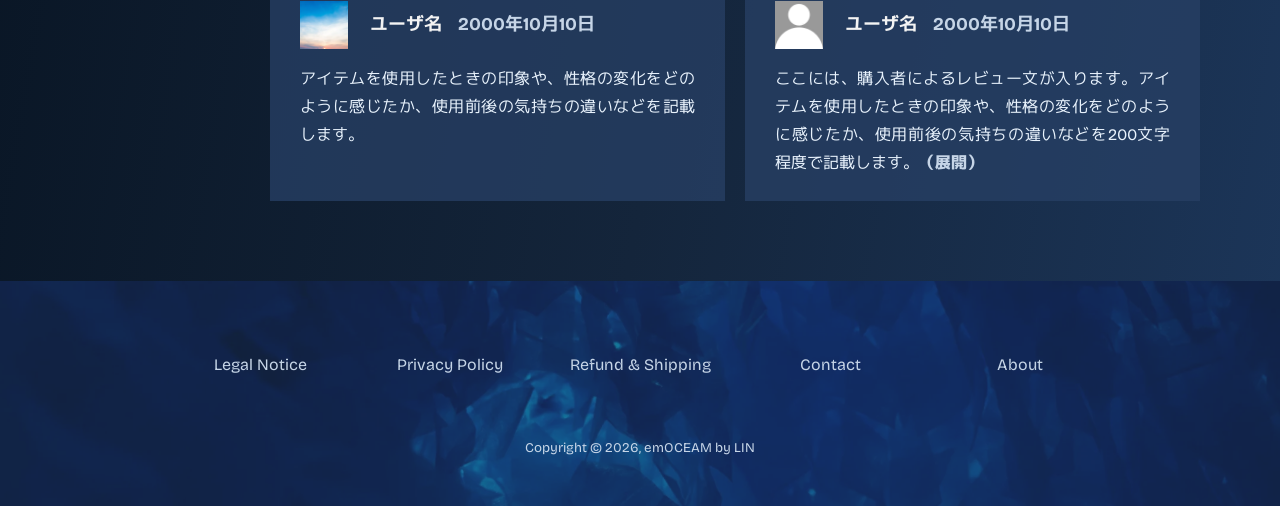
==== commit 37aace2f: "update: webp" ====
--- a/detail.html
+++ b/detail.html
@@ -5,7 +5,7 @@
   <meta charset="UTF-8">
   <meta name="viewport" content="width=device-width, initial-scale=1.0">
   <title>C / 夜更けの几帳面 - emOCEAN</title>
-  <link rel="icon" type="image/jpeg" href="images/favicon.jpg">
+  <link rel="icon" type="image/webp" href="images/favicon.webp">
   <link rel="preconnect" href="https://fonts.googleapis.com">
   <link rel="preconnect" href="https://fonts.gstatic.com" crossorigin>
   <link
@@ -17,17 +17,17 @@
 <body>
   <header class="header">
     <a class="header__brand" href="index.html" aria-label="emOCEAN home">
-      <img src="images/logo.png" alt="emOCEAN">
+      <img src="images/logo.webp" alt="emOCEAN">
     </a>
     <nav class="header__actions" aria-label="ユーザーメニュー">
       <a href="#" aria-label="Account">
-        <img src="images/header__icon-user.png" alt="">
+        <img src="images/header__icon-user.webp" alt="">
       </a>
       <a href="#" aria-label="Cart">
-        <img src="images/header__icon-cart.png" alt="">
+        <img src="images/header__icon-cart.webp" alt="">
       </a>
       <a href="#" aria-label="Notification">
-        <img src="images/header__icon-bell.png" alt="">
+        <img src="images/header__icon-bell.webp" alt="">
       </a>
     </nav>
   </header>
@@ -65,7 +65,7 @@
         <a href="#">C / 誠実性</a>
       </nav>
       <section class="product-detail">
-        <img class="product-detail__image" src="images/item-kichoumen.jpg" alt="夜更けの几帳面">
+        <img class="product-detail__image" src="images/item-kichoumen.webp" alt="夜更けの几帳面">
         <div class="product-detail__info">
           <h1>C / 夜更けの几帳面</h1>
           <p class="product-detail__price">¥ 888,000<span class="product-detail__tax-in">(税込)</span></p>
@@ -97,22 +97,22 @@
         <h2 class="section__title">関連アイテム<span lang="en">/ related items</span></h2>
         <div class="product-list product-list--related">
           <a class="product-card" href="#">
-            <img src="images/item-reisei.jpg" alt="逃げ足の冷静さ">
+            <img src="images/item-reisei.webp" alt="逃げ足の冷静さ">
             <strong>N / 逃げ足の冷静さ</strong>
             <span>¥ 888,000</span>
           </a>
           <a class="product-card" href="#">
-            <img src="images/item-shincho.jpg" alt="余白を測る慎重さ">
+            <img src="images/item-shincho.webp" alt="余白を測る慎重さ">
             <strong>N / 余白を測る慎重さ</strong>
             <span>¥ 888,000</span>
           </a>
           <a class="product-card" href="#">
-            <img src="images/item-kansuiyoku.jpg" alt="静かな完遂欲">
+            <img src="images/item-kansuiyoku.webp" alt="静かな完遂欲">
             <strong>C / 静かな完遂欲</strong>
             <span>¥ 888,000</span>
           </a>
           <a class="product-card" href="detail.html">
-            <img src="images/item-shunen.jpg" alt="秒針まで揃える執念">
+            <img src="images/item-shunen.webp" alt="秒針まで揃える執念">
             <strong>C / 秒針まで揃える執念</strong>
             <span class="product-card__contact">対価要相談</span>
           </a>
@@ -123,7 +123,7 @@
         <h2 class="section__title">レビュー<span lang="en">/ reviews</span></h2>
         <div class="review-list">
           <article class="review-card">
-            <img src="images/user-icon-1.jpeg" alt="ユーザーアイコン">
+            <img src="images/user-icon-1.webp" alt="ユーザーアイコン">
             <div class="review-card__user">
               <p class="review-card__user-name">ユーザ名</p>
               <p class="review-card__time">2000年10月10日</p>
@@ -136,7 +136,7 @@
             </div>
           </article>
           <article class="review-card">
-            <img src="images/user-icon-2.jpeg" alt="ユーザーアイコン">
+            <img src="images/user-icon-2.webp" alt="ユーザーアイコン">
             <div class="review-card__user">
               <p class="review-card__user-name">ユーザ名</p>
               <p class="review-card__time">2000年10月10日</p>
@@ -146,7 +146,7 @@
             </div>
           </article>
           <article class="review-card">
-            <img src="images/user-icon-3.jpeg" alt="ユーザーアイコン">
+            <img src="images/user-icon-3.webp" alt="ユーザーアイコン">
             <div class="review-card__user">
               <p class="review-card__user-name">ユーザ名</p>
               <p class="review-card__time">2000年10月10日</p>
@@ -156,7 +156,7 @@
             </div>
           </article>
           <article class="review-card">
-            <img src="images/user-icon-default.jpeg" alt="ユーザーアイコン">
+            <img src="images/user-icon-default.webp" alt="ユーザーアイコン">
             <div class="review-card__user">
               <p class="review-card__user-name">ユーザ名</p>
               <p class="review-card__time">2000年10月10日</p>
@@ -195,4 +195,4 @@
   <script src="js/modal.js" defer></script>
 </body>
 
-</html>+</html>
--- a/css/style.css
+++ b/css/style.css
@@ -1,4 +1,4 @@
-/* Shared base: index.html and detail.html */
+/* 共通ベース: index.html and detail.html */
 :root {
   --bg: #061323;
   --bg-soft: #1d3558;
@@ -60,7 +60,7 @@
   font: inherit;
 }
 
-/* Shared header: index.html/detail.html <header class="header"> */
+/* 共通ヘッダー: index.html/detail.html <header class="header"> */
 .header {
   height: 60px;
   display: grid;
@@ -116,7 +116,7 @@
   filter: drop-shadow(0 0 5px #16DBFD);
 }
 
-/* Shared page grid: index.html/detail.html <div class="grid"> */
+/* 共通ページグリッド: index.html/detail.html <div class="grid"> */
 .grid {
   display: grid;
   grid-template-columns: repeat(12, minmax(0, 1fr));
@@ -125,7 +125,7 @@
   padding: 40px var(--grid-margin) 80px;
 }
 
-/* Shared sidebar: index.html/detail.html <aside class="sidebar"> */
+/* 共通サイドバー: index.html/detail.html <aside class="sidebar"> */
 .sidebar {
   grid-column: 1 / span 2;
   color: #eef6ff;
@@ -150,7 +150,7 @@
   font-weight: 700;
 }
 
-/* Shared main content area: index.html/detail.html <main class="grid__content"> */
+/* 共通メインコンテンツ: index.html/detail.html <main class="grid__content"> */
 .grid__content {
   grid-column: 3 / -1;
   display: grid;
@@ -159,13 +159,13 @@
   min-width: 0;
 }
 
-/* index.html hero */
+/* index.html メインビジュアル */
 .hero {
   grid-column: 1 / -1;
   aspect-ratio: 16 / 9;
   display: grid;
   place-items: center;
-  background: url("../images/bg.jpg") center / cover no-repeat;
+  background: url("../images/bg.webp") center / cover no-repeat;
 }
 
 .hero__copy {
@@ -189,7 +189,7 @@
   letter-spacing: 2px;
 }
 
-/* Shared section title: index.html sections and detail.html related/review sections */
+/* 共通セクションタイトル: index.html の各セクション、detail.html の関連/レビューセクション */
 .section {
   grid-column: 1 / -1;
   margin-top: 78px;
@@ -212,7 +212,7 @@
   text-shadow: none;
 }
 
-/* Product cards: index.html new items; detail.html related items */
+/* 商品カード: index.html 新入荷アイテム、detail.html 関連アイテム */
 .product-list {
   display: grid;
   grid-template-columns: repeat(10, minmax(0, 1fr));
@@ -248,7 +248,7 @@
   color: #F4FD7E;
 }
 
-/* index.html about section */
+/* index.html emOCEAN紹介セクション */
 .about {
   display: grid;
   grid-template-columns: repeat(10, minmax(0, 1fr));
@@ -282,7 +282,7 @@
   color: var(--muted);
 }
 
-/* index.html category section */
+/* index.html カテゴリーセクション */
 .category-list {
   display: grid;
   grid-template-columns: repeat(3, minmax(0, 1fr));
@@ -307,7 +307,7 @@
   font-weight: 400;
 }
 
-/* Shared footer: index.html/detail.html <footer class="footer"> */
+/* 共通フッター: index.html/detail.html <footer class="footer"> */
 .footer {
   position: relative;
   overflow: hidden;
@@ -324,7 +324,7 @@
   content: "";
   position: absolute;
   inset: 0;
-  background: url("../images/bg.jpg") 40% / cover;
+  background: url("../images/bg.webp") 40% / cover;
   opacity: 0.4;
 }
 
@@ -351,7 +351,7 @@
   grid-column: 1 / -1;
 }
 
-/* detail.html breadcrumb */
+/* detail.html パンくずリスト */
 .breadcrumb {
   grid-column: 1 / -1;
   margin: 0 0 14px;
@@ -365,7 +365,7 @@
   margin-inline: 0.4em;
 }
 
-/* detail.html product detail */
+/* detail.html 商品詳細 */
 .product-detail {
   grid-column: 1 / -1;
   display: grid;
@@ -494,7 +494,7 @@
   text-align: justify;
 }
 
-/* detail.html reviews */
+/* detail.html レビュー */
 .review-list {
   display: grid;
   grid-template-columns: repeat(10, minmax(0, 1fr));
@@ -564,7 +564,7 @@
   text-shadow: var(--glow);
 }
 
-/* detail.html review modal */
+/* detail.html レビューモーダル */
 .review-modal {
   width: min(620px, calc(100% - 40px));
   padding: 0;
